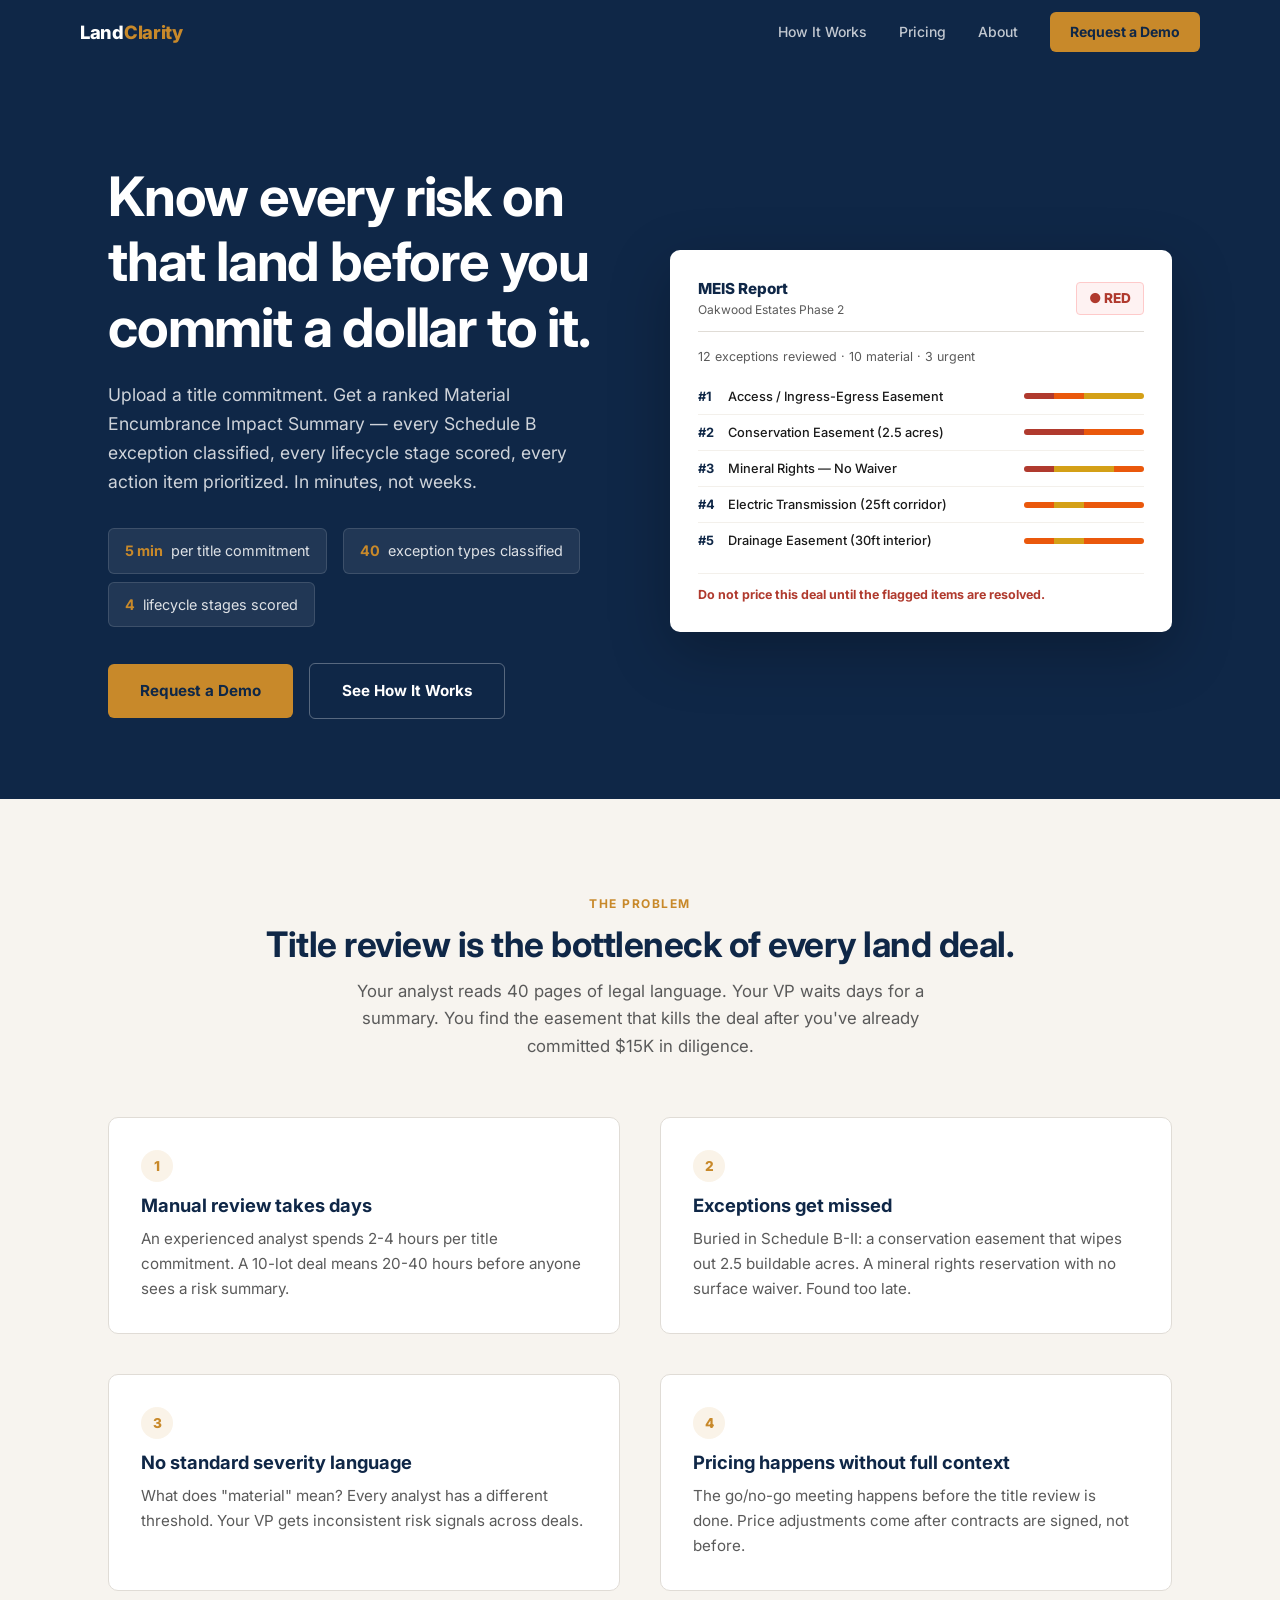
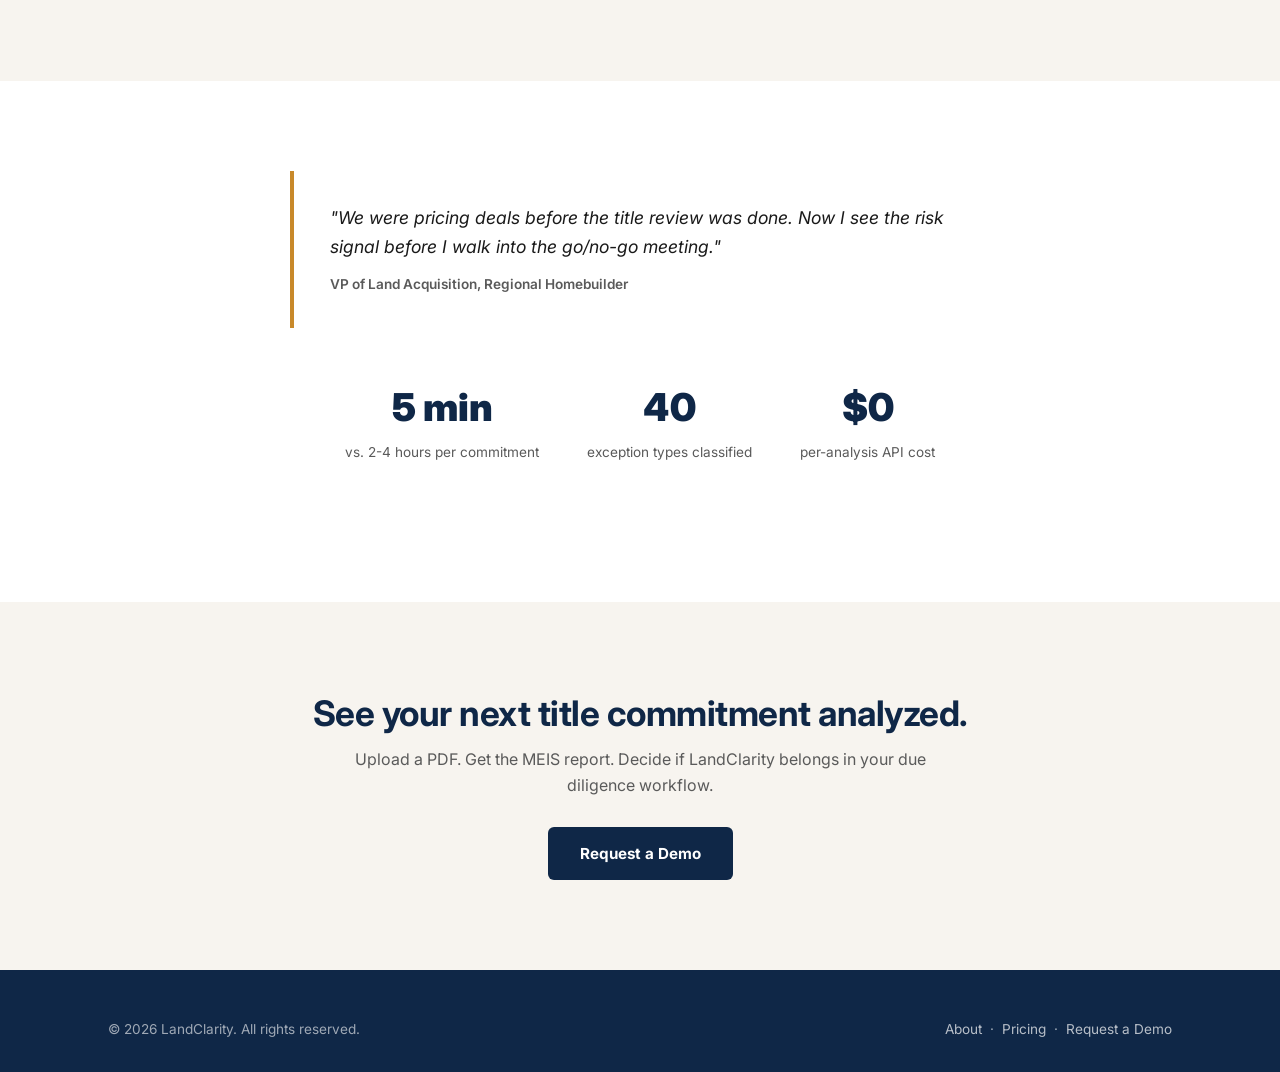
==== index.html @ 3a98fc56 "initial: LandClarity marketing site (5 pages) Static site following the design brief: - Deep Navy / " ====
<!DOCTYPE html>
<html lang="en">
<head>
<meta charset="UTF-8">
<meta name="viewport" content="width=device-width, initial-scale=1.0">
<title>LandClarity — Know Every Risk Before You Commit a Dollar</title>
<meta name="description" content="AI-powered title commitment analysis for land acquisition teams. Extract every Schedule B exception, score every risk, get a go/no-go in minutes.">
<link rel="preconnect" href="https://fonts.googleapis.com">
<link href="https://fonts.googleapis.com/css2?family=Inter:wght@300;400;500;600;700;800;900&display=swap" rel="stylesheet">
<link rel="stylesheet" href="/css/style.css">
</head>
<body>

<nav class="nav">
  <div class="nav-inner">
    <a href="/" class="nav-brand">Land<span>Clarity</span></a>
    <div class="nav-links">
      <a href="/how-it-works.html">How It Works</a>
      <a href="/pricing.html">Pricing</a>
      <a href="/about.html">About</a>
      <a href="/demo.html" class="cta-nav">Request a Demo</a>
    </div>
  </div>
</nav>

<!-- Hero -->
<section class="hero">
  <div class="container">
    <div class="hero-inner">
      <div>
        <h1>Know every risk on that land before you commit a dollar to it.</h1>
        <p>Upload a title commitment. Get a ranked Material Encumbrance Impact Summary — every Schedule B exception classified, every lifecycle stage scored, every action item prioritized. In minutes, not weeks.</p>
        <div style="margin-bottom:28px;">
          <span class="hero-stat"><strong>5 min</strong> per title commitment</span>
          <span class="hero-stat"><strong>40</strong> exception types classified</span>
          <span class="hero-stat"><strong>4</strong> lifecycle stages scored</span>
        </div>
        <a href="/demo.html" class="btn btn-primary">Request a Demo</a>
        <a href="/how-it-works.html" class="btn btn-outline" style="margin-left:12px;">See How It Works</a>
      </div>
      <div class="meis-mockup">
        <div class="meis-header">
          <div>
            <div style="font-weight:800;font-size:.95rem;color:var(--navy);">MEIS Report</div>
            <div style="font-size:.75rem;color:var(--text-muted);">Oakwood Estates Phase 2</div>
          </div>
          <div class="meis-signal signal-red">&#9679; RED</div>
        </div>
        <div style="font-size:.78rem;color:var(--text-muted);margin-bottom:12px;">12 exceptions reviewed &middot; 10 material &middot; 3 urgent</div>
        <div class="meis-row">
          <div class="meis-rank">#1</div>
          <div class="meis-type">Access / Ingress-Egress Easement</div>
          <div class="meis-bar"><div class="bar-seg bar-urgent"></div><div class="bar-seg bar-high"></div><div class="bar-seg bar-moderate"></div><div class="bar-seg bar-moderate"></div></div>
        </div>
        <div class="meis-row">
          <div class="meis-rank">#2</div>
          <div class="meis-type">Conservation Easement (2.5 acres)</div>
          <div class="meis-bar"><div class="bar-seg bar-urgent"></div><div class="bar-seg bar-urgent"></div><div class="bar-seg bar-high"></div><div class="bar-seg bar-high"></div></div>
        </div>
        <div class="meis-row">
          <div class="meis-rank">#3</div>
          <div class="meis-type">Mineral Rights — No Waiver</div>
          <div class="meis-bar"><div class="bar-seg bar-urgent"></div><div class="bar-seg bar-moderate"></div><div class="bar-seg bar-moderate"></div><div class="bar-seg bar-high"></div></div>
        </div>
        <div class="meis-row">
          <div class="meis-rank">#4</div>
          <div class="meis-type">Electric Transmission (25ft corridor)</div>
          <div class="meis-bar"><div class="bar-seg bar-high"></div><div class="bar-seg bar-moderate"></div><div class="bar-seg bar-high"></div><div class="bar-seg bar-high"></div></div>
        </div>
        <div class="meis-row" style="border:0;">
          <div class="meis-rank">#5</div>
          <div class="meis-type">Drainage Easement (30ft interior)</div>
          <div class="meis-bar"><div class="bar-seg bar-high"></div><div class="bar-seg bar-moderate"></div><div class="bar-seg bar-high"></div><div class="bar-seg bar-high"></div></div>
        </div>
        <div style="margin-top:14px;padding-top:12px;border-top:1px solid #f3f0eb;font-size:.78rem;color:var(--risk-red);font-weight:700;">
          Do not price this deal until the flagged items are resolved.
        </div>
      </div>
    </div>
  </div>
</section>

<!-- Problem -->
<section class="section">
  <div class="container">
    <div class="section-header">
      <div class="section-label">The Problem</div>
      <h2>Title review is the bottleneck of every land deal.</h2>
      <p>Your analyst reads 40 pages of legal language. Your VP waits days for a summary. You find the easement that kills the deal after you've already committed $15K in diligence.</p>
    </div>
    <div class="problem-grid">
      <div class="problem-card">
        <div class="problem-num">1</div>
        <h3>Manual review takes days</h3>
        <p>An experienced analyst spends 2-4 hours per title commitment. A 10-lot deal means 20-40 hours before anyone sees a risk summary.</p>
      </div>
      <div class="problem-card">
        <div class="problem-num">2</div>
        <h3>Exceptions get missed</h3>
        <p>Buried in Schedule B-II: a conservation easement that wipes out 2.5 buildable acres. A mineral rights reservation with no surface waiver. Found too late.</p>
      </div>
      <div class="problem-card">
        <div class="problem-num">3</div>
        <h3>No standard severity language</h3>
        <p>What does "material" mean? Every analyst has a different threshold. Your VP gets inconsistent risk signals across deals.</p>
      </div>
      <div class="problem-card">
        <div class="problem-num">4</div>
        <h3>Pricing happens without full context</h3>
        <p>The go/no-go meeting happens before the title review is done. Price adjustments come after contracts are signed, not before.</p>
      </div>
    </div>
  </div>
</section>

<!-- Social proof quote -->
<section class="section section-alt">
  <div class="container">
    <div class="quote-block" style="margin:0 auto;">
      <div class="quote-text">"We were pricing deals before the title review was done. Now I see the risk signal before I walk into the go/no-go meeting."</div>
      <div class="quote-author">VP of Land Acquisition, Regional Homebuilder</div>
    </div>
    <div class="stats-row">
      <div class="stat-item"><div class="stat-num">5 min</div><div class="stat-label">vs. 2-4 hours per commitment</div></div>
      <div class="stat-item"><div class="stat-num">40</div><div class="stat-label">exception types classified</div></div>
      <div class="stat-item"><div class="stat-num">$0</div><div class="stat-label">per-analysis API cost</div></div>
    </div>
  </div>
</section>

<!-- CTA -->
<section class="section" style="text-align:center;">
  <div class="container">
    <h2>See your next title commitment analyzed.</h2>
    <p style="margin:12px auto 28px;color:var(--text-muted);">Upload a PDF. Get the MEIS report. Decide if LandClarity belongs in your due diligence workflow.</p>
    <a href="/demo.html" class="btn btn-dark">Request a Demo</a>
  </div>
</section>

<footer class="footer">
  <div class="container">
    <div class="footer-inner">
      <div>&copy; 2026 LandClarity. All rights reserved.</div>
      <div>
        <a href="/about.html">About</a> &nbsp;&middot;&nbsp;
        <a href="/pricing.html">Pricing</a> &nbsp;&middot;&nbsp;
        <a href="/demo.html">Request a Demo</a>
      </div>
    </div>
  </div>
</footer>

</body>
</html>
---- css/style.css ----
/* LandClarity — Marketing Site
   Design brief: Risk Intelligence, VP of Land buyer
   Palette: Deep Navy, Slate Green, Amber Gold, Warm Linen */

:root {
  --navy: #0F2747;
  --navy-light: #1a3a5c;
  --slate-green: #3D5A4C;
  --amber: #C8892A;
  --amber-light: #d4a04720;
  --risk-yellow: #D4A017;
  --risk-red: #B03A2E;
  --risk-green: #2E7D32;
  --linen: #F7F4EF;
  --white: #FFFFFF;
  --text: #1A1A1A;
  --text-muted: #5A5A5A;
  --text-light: #8A8A8A;
  --border: #E0DCD6;
}

* { margin:0; padding:0; box-sizing:border-box; }

body {
  font-family: 'Inter', system-ui, -apple-system, sans-serif;
  color: var(--text);
  background: var(--linen);
  line-height: 1.65;
  -webkit-font-smoothing: antialiased;
}

/* Typography */
h1, h2, h3, h4 { font-weight: 700; line-height: 1.2; color: var(--navy); }
h1 { font-size: clamp(2.2rem, 4.5vw, 3.4rem); letter-spacing: -1.2px; }
h2 { font-size: clamp(1.6rem, 3vw, 2.2rem); letter-spacing: -0.5px; }
h3 { font-size: 1.15rem; }
p { max-width: 640px; }

a { color: var(--navy); }

.container { max-width: 1120px; margin: 0 auto; padding: 0 28px; }

/* Nav */
.nav {
  background: var(--navy);
  padding: 0 28px;
  position: sticky;
  top: 0;
  z-index: 100;
}
.nav-inner {
  max-width: 1120px;
  margin: 0 auto;
  display: flex;
  align-items: center;
  justify-content: space-between;
  height: 64px;
}
.nav-brand {
  color: var(--white);
  font-weight: 800;
  font-size: 1.15rem;
  text-decoration: none;
  letter-spacing: -0.3px;
}
.nav-brand span { color: var(--amber); }
.nav-links { display: flex; gap: 32px; align-items: center; }
.nav-links a {
  color: rgba(255,255,255,.75);
  text-decoration: none;
  font-size: .875rem;
  font-weight: 500;
  transition: color .15s;
}
.nav-links a:hover { color: #fff; }
.nav-links .cta-nav {
  background: var(--amber);
  color: var(--navy);
  padding: 8px 20px;
  border-radius: 6px;
  font-weight: 700;
}
.nav-links .cta-nav:hover { opacity: .9; }

/* Hero */
.hero {
  padding: 100px 0 80px;
  background: var(--navy);
  color: var(--white);
  position: relative;
}
.hero-inner {
  display: grid;
  grid-template-columns: 1fr 1fr;
  gap: 60px;
  align-items: center;
}
.hero h1 { color: var(--white); margin-bottom: 20px; }
.hero p { color: rgba(255,255,255,.8); font-size: 1.1rem; max-width: 500px; margin-bottom: 32px; }
.hero-stat {
  display: inline-flex;
  align-items: center;
  gap: 8px;
  background: rgba(255,255,255,.08);
  border: 1px solid rgba(255,255,255,.12);
  padding: 10px 16px;
  border-radius: 6px;
  font-size: .9rem;
  color: rgba(255,255,255,.85);
  margin-right: 12px;
  margin-bottom: 8px;
}
.hero-stat strong { color: var(--amber); }

/* MEIS Mockup */
.meis-mockup {
  background: var(--white);
  border-radius: 10px;
  padding: 28px;
  color: var(--text);
  box-shadow: 0 20px 60px rgba(0,0,0,.25);
  font-size: .82rem;
  line-height: 1.5;
}
.meis-header {
  display: flex;
  justify-content: space-between;
  align-items: center;
  margin-bottom: 16px;
  padding-bottom: 12px;
  border-bottom: 1px solid var(--border);
}
.meis-signal {
  display: inline-flex;
  align-items: center;
  gap: 6px;
  font-weight: 800;
  font-size: .85rem;
  padding: 5px 12px;
  border-radius: 4px;
}
.signal-red { background: #fef2f2; color: var(--risk-red); border: 1px solid #fecaca; }
.signal-yellow { background: #fffbeb; color: #92400e; border: 1px solid #fde68a; }
.signal-green { background: #f0fdf4; color: var(--risk-green); border: 1px solid #bbf7d0; }
.meis-row {
  display: flex;
  align-items: center;
  gap: 10px;
  padding: 8px 0;
  border-bottom: 1px solid #f3f0eb;
  font-size: .8rem;
}
.meis-rank { font-weight: 700; color: var(--navy); min-width: 20px; }
.meis-type { flex: 1; font-weight: 500; }
.meis-bar {
  display: flex;
  width: 120px;
  height: 6px;
  border-radius: 3px;
  overflow: hidden;
}
.bar-seg { flex: 1; }
.bar-urgent { background: var(--risk-red); }
.bar-high { background: #ea580c; }
.bar-moderate { background: var(--risk-yellow); }
.bar-low { background: var(--risk-green); }

/* CTA Buttons */
.btn {
  display: inline-block;
  padding: 14px 32px;
  border-radius: 6px;
  font-weight: 700;
  font-size: .95rem;
  text-decoration: none;
  transition: all .15s;
  border: none;
  cursor: pointer;
}
.btn-primary { background: var(--amber); color: var(--navy); }
.btn-primary:hover { opacity: .9; transform: translateY(-1px); }
.btn-outline { background: transparent; color: var(--white); border: 1.5px solid rgba(255,255,255,.3); }
.btn-outline:hover { border-color: #fff; color: #fff; }
.btn-dark { background: var(--navy); color: var(--white); }
.btn-dark:hover { background: var(--navy-light); }

/* Section */
.section { padding: 90px 0; }
.section-alt { background: var(--white); }

.section-header {
  text-align: center;
  margin-bottom: 56px;
}
.section-header p {
  color: var(--text-muted);
  font-size: 1.05rem;
  margin: 12px auto 0;
}
.section-label {
  display: inline-block;
  font-size: .75rem;
  font-weight: 700;
  text-transform: uppercase;
  letter-spacing: 1.5px;
  color: var(--amber);
  margin-bottom: 10px;
}

/* Problem section */
.problem-grid {
  display: grid;
  grid-template-columns: 1fr 1fr;
  gap: 40px;
  margin-top: 32px;
}
.problem-card {
  padding: 32px;
  border-radius: 10px;
  border: 1px solid var(--border);
  background: var(--white);
}
.problem-card h3 { margin-bottom: 10px; }
.problem-card p { color: var(--text-muted); font-size: .95rem; }
.problem-num {
  display: inline-block;
  width: 32px;
  height: 32px;
  line-height: 32px;
  text-align: center;
  border-radius: 50%;
  background: var(--amber-light);
  color: var(--amber);
  font-weight: 800;
  font-size: .85rem;
  margin-bottom: 12px;
}

/* Pipeline */
.pipeline-steps {
  display: grid;
  grid-template-columns: repeat(5, 1fr);
  gap: 0;
  margin-top: 40px;
  position: relative;
}
.pipeline-steps::before {
  content: '';
  position: absolute;
  top: 28px;
  left: 10%;
  right: 10%;
  height: 2px;
  background: var(--border);
}
.pipe-step {
  text-align: center;
  position: relative;
  z-index: 1;
}
.pipe-icon {
  width: 56px;
  height: 56px;
  line-height: 56px;
  border-radius: 50%;
  background: var(--navy);
  color: var(--white);
  font-weight: 800;
  font-size: 1.1rem;
  margin: 0 auto 14px;
}
.pipe-step h4 { font-size: .85rem; margin-bottom: 4px; }
.pipe-step p { font-size: .78rem; color: var(--text-muted); max-width: 160px; margin: 0 auto; }

/* Stats */
.stats-row {
  display: flex;
  justify-content: center;
  gap: 48px;
  flex-wrap: wrap;
  padding: 48px 0;
}
.stat-item { text-align: center; }
.stat-num { font-size: 2.4rem; font-weight: 900; color: var(--navy); }
.stat-label { font-size: .85rem; color: var(--text-muted); margin-top: 2px; }

/* Pricing */
.pricing-grid {
  display: grid;
  grid-template-columns: repeat(auto-fit, minmax(300px, 1fr));
  gap: 24px;
  margin-top: 32px;
}
.price-card {
  background: var(--white);
  border: 1px solid var(--border);
  border-radius: 10px;
  padding: 36px 28px;
  text-align: center;
}
.price-card.featured {
  border-color: var(--navy);
  box-shadow: 0 4px 20px rgba(15,39,71,.12);
  position: relative;
}
.price-card.featured::before {
  content: 'Most Popular';
  position: absolute;
  top: -12px;
  left: 50%;
  transform: translateX(-50%);
  background: var(--navy);
  color: #fff;
  padding: 3px 14px;
  border-radius: 20px;
  font-size: .72rem;
  font-weight: 700;
  letter-spacing: .5px;
  text-transform: uppercase;
}
.price-amount {
  font-size: 2.2rem;
  font-weight: 900;
  color: var(--navy);
  margin: 16px 0 4px;
}
.price-period { font-size: .85rem; color: var(--text-muted); margin-bottom: 20px; }
.price-features {
  list-style: none;
  text-align: left;
  margin: 20px 0;
  font-size: .9rem;
}
.price-features li {
  padding: 8px 0;
  border-bottom: 1px solid #f3f0eb;
  color: var(--text-muted);
}
.price-features li::before {
  content: '\2713';
  color: var(--risk-green);
  font-weight: 700;
  margin-right: 8px;
}

/* Quote */
.quote-block {
  background: var(--white);
  border-left: 4px solid var(--amber);
  padding: 32px 36px;
  border-radius: 0 10px 10px 0;
  margin: 40px 0;
  max-width: 700px;
}
.quote-text { font-size: 1.1rem; font-style: italic; color: var(--text); margin-bottom: 12px; }
.quote-author { font-size: .85rem; color: var(--text-muted); font-weight: 600; }

/* About */
.team-grid {
  display: grid;
  grid-template-columns: 1fr 1fr;
  gap: 40px;
  margin-top: 32px;
}
.team-card {
  background: var(--white);
  border: 1px solid var(--border);
  border-radius: 10px;
  padding: 36px;
}
.team-card h3 { margin-bottom: 4px; }
.team-role { color: var(--amber); font-weight: 600; font-size: .9rem; margin-bottom: 14px; }
.team-card p { color: var(--text-muted); font-size: .95rem; }

/* Demo form */
.demo-form {
  max-width: 520px;
  margin: 0 auto;
  background: var(--white);
  border: 1px solid var(--border);
  border-radius: 10px;
  padding: 40px;
}
.form-group { margin-bottom: 20px; }
.form-group label { display: block; font-weight: 600; font-size: .875rem; margin-bottom: 6px; color: var(--navy); }
.form-group input, .form-group select, .form-group textarea {
  width: 100%;
  padding: 12px 14px;
  border: 1px solid var(--border);
  border-radius: 6px;
  font-size: .95rem;
  font-family: inherit;
  background: var(--linen);
  transition: border-color .15s;
}
.form-group input:focus, .form-group select:focus, .form-group textarea:focus {
  outline: none;
  border-color: var(--navy);
}

/* Footer */
.footer {
  background: var(--navy);
  color: rgba(255,255,255,.6);
  padding: 48px 0 32px;
  font-size: .85rem;
}
.footer-inner {
  display: flex;
  justify-content: space-between;
  align-items: center;
  flex-wrap: wrap;
  gap: 16px;
}
.footer a { color: rgba(255,255,255,.7); text-decoration: none; }
.footer a:hover { color: #fff; }

/* Mobile */
@media (max-width: 768px) {
  .hero-inner { grid-template-columns: 1fr; text-align: center; }
  .hero p { margin-left: auto; margin-right: auto; }
  .hero-stat { font-size: .8rem; }
  .meis-mockup { display: none; }
  .problem-grid, .team-grid { grid-template-columns: 1fr; }
  .pipeline-steps { grid-template-columns: 1fr; gap: 24px; }
  .pipeline-steps::before { display: none; }
  .nav-links { gap: 16px; }
  .nav-links a { font-size: .8rem; }
  .stats-row { gap: 24px; }
  .pricing-grid { grid-template-columns: 1fr; max-width: 400px; margin-left: auto; margin-right: auto; }
}
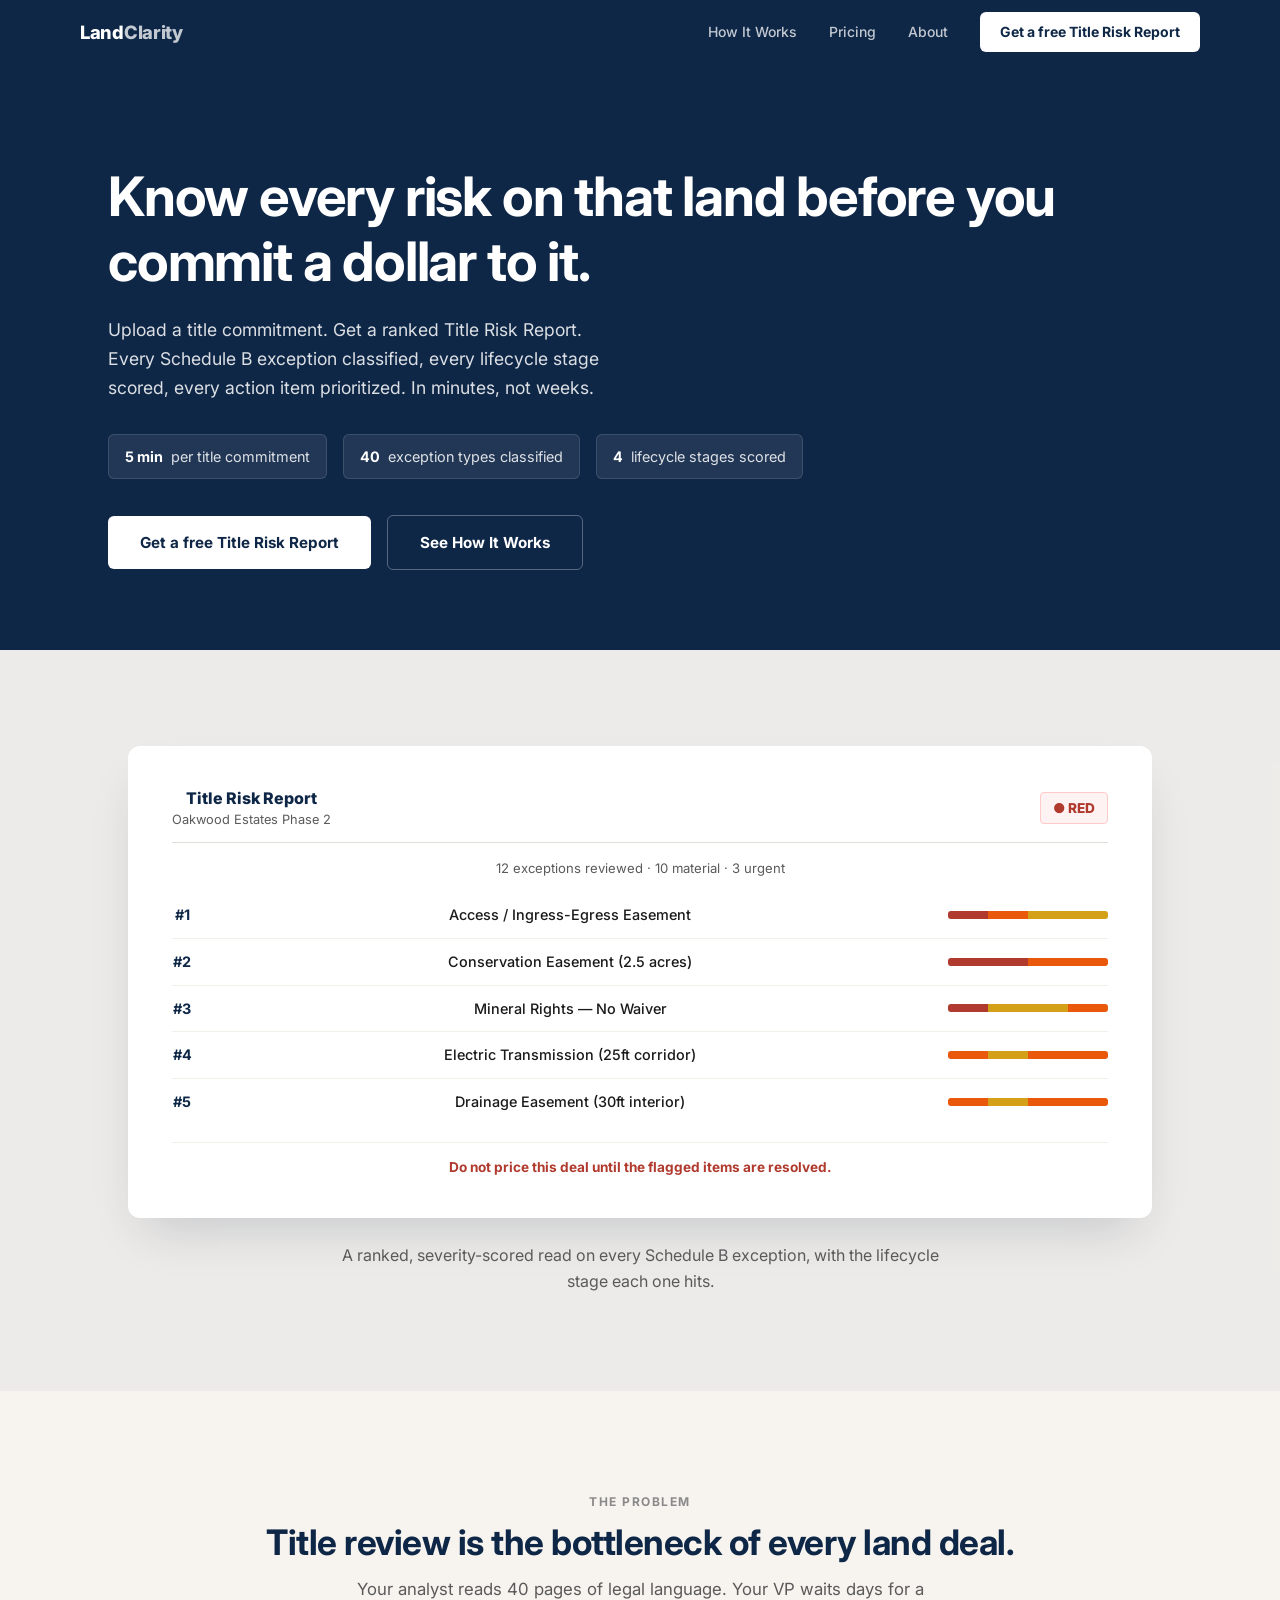
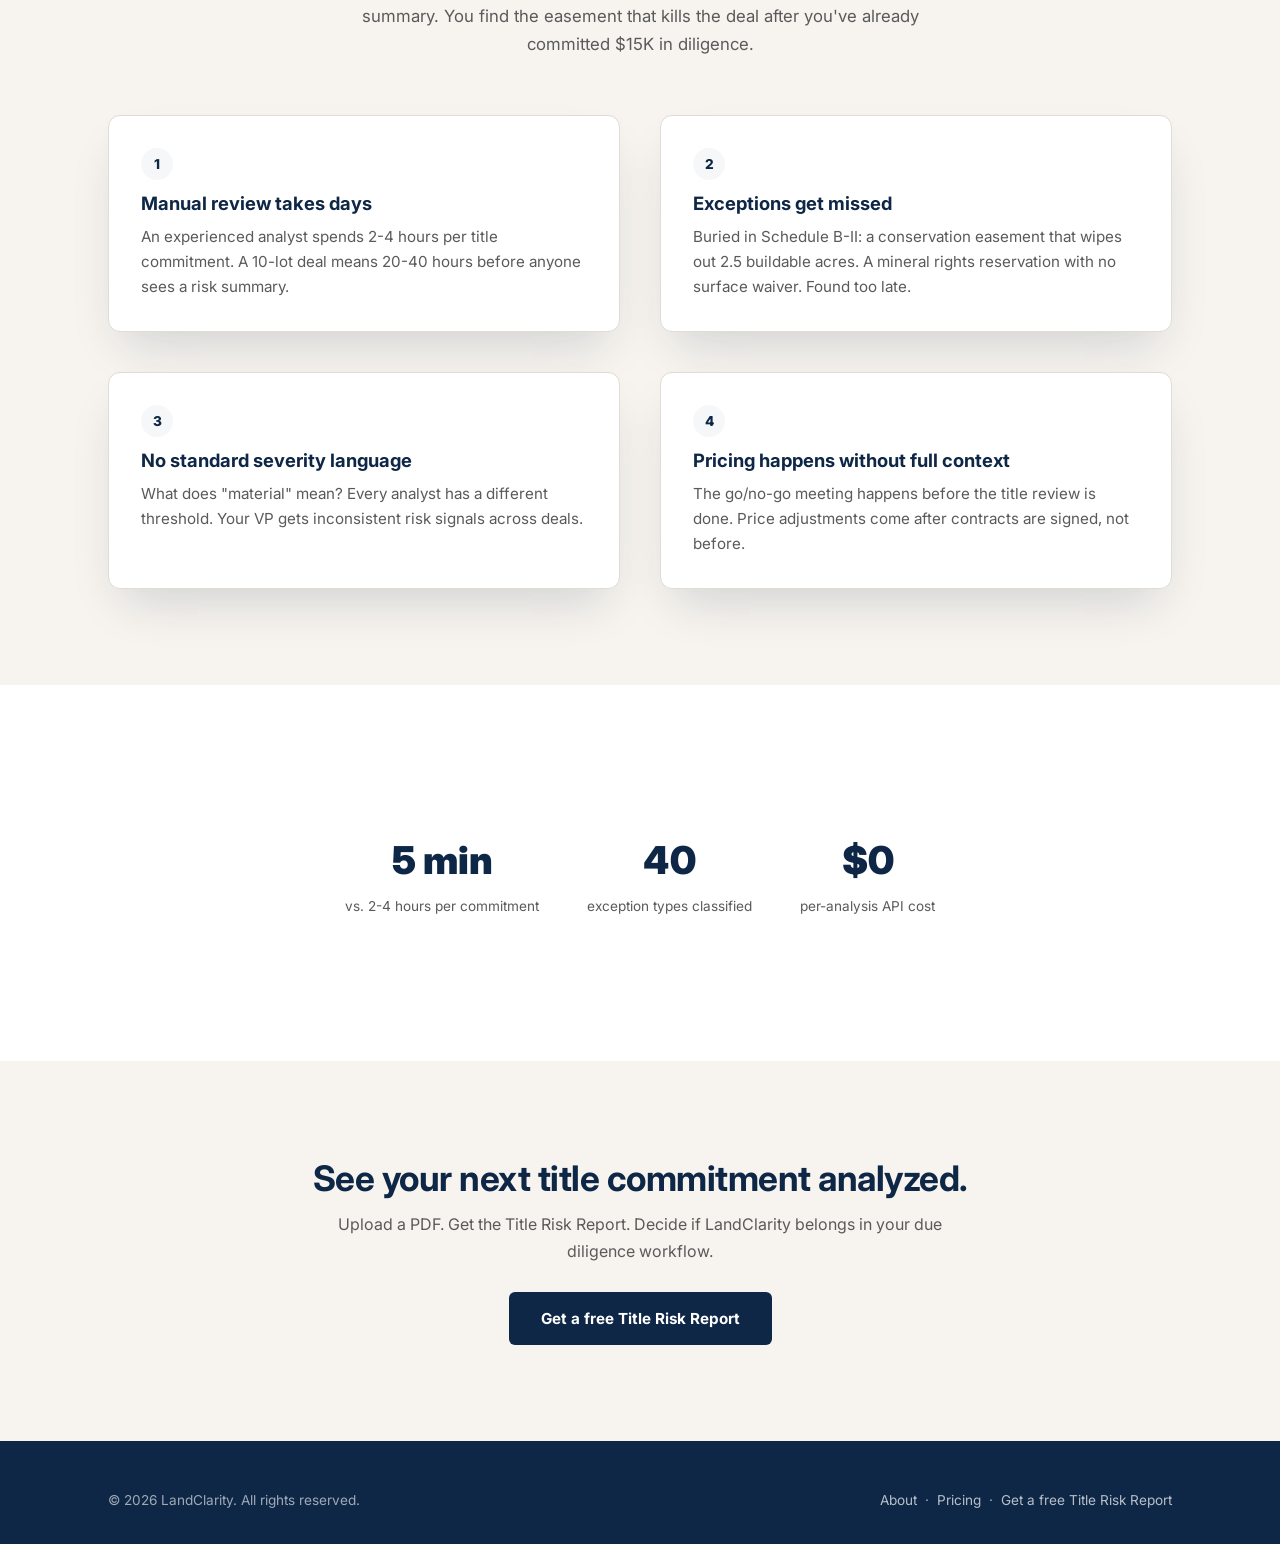
==== commit 7bb581ef: "V2 Tier 1: rename MEIS to Title Risk Report, drop yellow accent, ship /about Per LC_Website_Changes_" ====
--- a/index.html
+++ b/index.html
@@ -7,18 +7,18 @@
 <meta name="description" content="AI-powered title commitment analysis for land acquisition teams. Extract every Schedule B exception, score every risk, get a go/no-go in minutes.">
 <link rel="preconnect" href="https://fonts.googleapis.com">
 <link href="https://fonts.googleapis.com/css2?family=Inter:wght@300;400;500;600;700;800;900&display=swap" rel="stylesheet">
-<link rel="stylesheet" href="/css/style.css">
+<link rel="stylesheet" href="css/style.css">
 </head>
 <body>
 
 <nav class="nav">
   <div class="nav-inner">
-    <a href="/" class="nav-brand">Land<span>Clarity</span></a>
+    <a href="index.html" class="nav-brand">Land<span>Clarity</span></a>
     <div class="nav-links">
-      <a href="/how-it-works.html">How It Works</a>
-      <a href="/pricing.html">Pricing</a>
-      <a href="/about.html">About</a>
-      <a href="/demo.html" class="cta-nav">Request a Demo</a>
+      <a href="how-it-works.html">How It Works</a>
+      <a href="pricing.html">Pricing</a>
+      <a href="about.html">About</a>
+      <a href="demo.html" class="cta-nav">Get a free Title Risk Report</a>
     </div>
   </div>
 </nav>
@@ -26,57 +26,60 @@
 <!-- Hero -->
 <section class="hero">
   <div class="container">
-    <div class="hero-inner">
-      <div>
-        <h1>Know every risk on that land before you commit a dollar to it.</h1>
-        <p>Upload a title commitment. Get a ranked Material Encumbrance Impact Summary — every Schedule B exception classified, every lifecycle stage scored, every action item prioritized. In minutes, not weeks.</p>
-        <div style="margin-bottom:28px;">
-          <span class="hero-stat"><strong>5 min</strong> per title commitment</span>
-          <span class="hero-stat"><strong>40</strong> exception types classified</span>
-          <span class="hero-stat"><strong>4</strong> lifecycle stages scored</span>
+    <h1>Know every risk on that land before you commit a dollar to it.</h1>
+    <p>Upload a title commitment. Get a ranked Title Risk Report. Every Schedule B exception classified, every lifecycle stage scored, every action item prioritized. In minutes, not weeks.</p>
+    <div style="margin-bottom:28px;">
+      <span class="hero-stat"><strong>5 min</strong> per title commitment</span>
+      <span class="hero-stat"><strong>40</strong> exception types classified</span>
+      <span class="hero-stat"><strong>4</strong> lifecycle stages scored</span>
+    </div>
+    <a href="demo.html" class="btn btn-primary">Get a free Title Risk Report</a>
+    <a href="how-it-works.html" class="btn btn-outline" style="margin-left:12px;">See How It Works</a>
+  </div>
+</section>
+
+<!-- Title Risk Report — hero asset showcase -->
+<section class="trr-showcase">
+  <div class="trr-showcase-inner">
+    <div class="trr-mockup trr-mockup--hero">
+      <div class="trr-header">
+        <div>
+          <div style="font-weight:800;font-size:1rem;color:var(--navy);">Title Risk Report</div>
+          <div style="font-size:.8rem;color:var(--text-muted);">Oakwood Estates Phase 2</div>
         </div>
-        <a href="/demo.html" class="btn btn-primary">Request a Demo</a>
-        <a href="/how-it-works.html" class="btn btn-outline" style="margin-left:12px;">See How It Works</a>
+        <div class="trr-signal signal-red">&#9679; RED</div>
       </div>
-      <div class="meis-mockup">
-        <div class="meis-header">
-          <div>
-            <div style="font-weight:800;font-size:.95rem;color:var(--navy);">MEIS Report</div>
-            <div style="font-size:.75rem;color:var(--text-muted);">Oakwood Estates Phase 2</div>
-          </div>
-          <div class="meis-signal signal-red">&#9679; RED</div>
-        </div>
-        <div style="font-size:.78rem;color:var(--text-muted);margin-bottom:12px;">12 exceptions reviewed &middot; 10 material &middot; 3 urgent</div>
-        <div class="meis-row">
-          <div class="meis-rank">#1</div>
-          <div class="meis-type">Access / Ingress-Egress Easement</div>
-          <div class="meis-bar"><div class="bar-seg bar-urgent"></div><div class="bar-seg bar-high"></div><div class="bar-seg bar-moderate"></div><div class="bar-seg bar-moderate"></div></div>
-        </div>
-        <div class="meis-row">
-          <div class="meis-rank">#2</div>
-          <div class="meis-type">Conservation Easement (2.5 acres)</div>
-          <div class="meis-bar"><div class="bar-seg bar-urgent"></div><div class="bar-seg bar-urgent"></div><div class="bar-seg bar-high"></div><div class="bar-seg bar-high"></div></div>
-        </div>
-        <div class="meis-row">
-          <div class="meis-rank">#3</div>
-          <div class="meis-type">Mineral Rights — No Waiver</div>
-          <div class="meis-bar"><div class="bar-seg bar-urgent"></div><div class="bar-seg bar-moderate"></div><div class="bar-seg bar-moderate"></div><div class="bar-seg bar-high"></div></div>
-        </div>
-        <div class="meis-row">
-          <div class="meis-rank">#4</div>
-          <div class="meis-type">Electric Transmission (25ft corridor)</div>
-          <div class="meis-bar"><div class="bar-seg bar-high"></div><div class="bar-seg bar-moderate"></div><div class="bar-seg bar-high"></div><div class="bar-seg bar-high"></div></div>
-        </div>
-        <div class="meis-row" style="border:0;">
-          <div class="meis-rank">#5</div>
-          <div class="meis-type">Drainage Easement (30ft interior)</div>
-          <div class="meis-bar"><div class="bar-seg bar-high"></div><div class="bar-seg bar-moderate"></div><div class="bar-seg bar-high"></div><div class="bar-seg bar-high"></div></div>
-        </div>
-        <div style="margin-top:14px;padding-top:12px;border-top:1px solid #f3f0eb;font-size:.78rem;color:var(--risk-red);font-weight:700;">
-          Do not price this deal until the flagged items are resolved.
-        </div>
+      <div style="font-size:.82rem;color:var(--text-muted);margin-bottom:14px;">12 exceptions reviewed &middot; 10 material &middot; 3 urgent</div>
+      <div class="trr-row">
+        <div class="trr-rank">#1</div>
+        <div class="trr-type">Access / Ingress-Egress Easement</div>
+        <div class="trr-bar"><div class="bar-seg bar-urgent"></div><div class="bar-seg bar-high"></div><div class="bar-seg bar-moderate"></div><div class="bar-seg bar-moderate"></div></div>
+      </div>
+      <div class="trr-row">
+        <div class="trr-rank">#2</div>
+        <div class="trr-type">Conservation Easement (2.5 acres)</div>
+        <div class="trr-bar"><div class="bar-seg bar-urgent"></div><div class="bar-seg bar-urgent"></div><div class="bar-seg bar-high"></div><div class="bar-seg bar-high"></div></div>
+      </div>
+      <div class="trr-row">
+        <div class="trr-rank">#3</div>
+        <div class="trr-type">Mineral Rights — No Waiver</div>
+        <div class="trr-bar"><div class="bar-seg bar-urgent"></div><div class="bar-seg bar-moderate"></div><div class="bar-seg bar-moderate"></div><div class="bar-seg bar-high"></div></div>
+      </div>
+      <div class="trr-row">
+        <div class="trr-rank">#4</div>
+        <div class="trr-type">Electric Transmission (25ft corridor)</div>
+        <div class="trr-bar"><div class="bar-seg bar-high"></div><div class="bar-seg bar-moderate"></div><div class="bar-seg bar-high"></div><div class="bar-seg bar-high"></div></div>
+      </div>
+      <div class="trr-row" style="border:0;">
+        <div class="trr-rank">#5</div>
+        <div class="trr-type">Drainage Easement (30ft interior)</div>
+        <div class="trr-bar"><div class="bar-seg bar-high"></div><div class="bar-seg bar-moderate"></div><div class="bar-seg bar-high"></div><div class="bar-seg bar-high"></div></div>
+      </div>
+      <div style="margin-top:18px;padding-top:14px;border-top:1px solid #f3f0eb;font-size:.85rem;color:var(--risk-red);font-weight:700;">
+        Do not price this deal until the flagged items are resolved.
       </div>
     </div>
+    <p class="trr-showcase-caption">A ranked, severity-scored read on every Schedule B exception, with the lifecycle stage each one hits.</p>
   </div>
 </section>
 
@@ -113,13 +116,9 @@
   </div>
 </section>
 
-<!-- Social proof quote -->
+<!-- Stats -->
 <section class="section section-alt">
   <div class="container">
-    <div class="quote-block" style="margin:0 auto;">
-      <div class="quote-text">"We were pricing deals before the title review was done. Now I see the risk signal before I walk into the go/no-go meeting."</div>
-      <div class="quote-author">VP of Land Acquisition, Regional Homebuilder</div>
-    </div>
     <div class="stats-row">
       <div class="stat-item"><div class="stat-num">5 min</div><div class="stat-label">vs. 2-4 hours per commitment</div></div>
       <div class="stat-item"><div class="stat-num">40</div><div class="stat-label">exception types classified</div></div>
@@ -132,8 +131,8 @@
 <section class="section" style="text-align:center;">
   <div class="container">
     <h2>See your next title commitment analyzed.</h2>
-    <p style="margin:12px auto 28px;color:var(--text-muted);">Upload a PDF. Get the MEIS report. Decide if LandClarity belongs in your due diligence workflow.</p>
-    <a href="/demo.html" class="btn btn-dark">Request a Demo</a>
+    <p style="margin:12px auto 28px;color:var(--text-muted);">Upload a PDF. Get the Title Risk Report. Decide if LandClarity belongs in your due diligence workflow.</p>
+    <a href="demo.html" class="btn btn-dark">Get a free Title Risk Report</a>
   </div>
 </section>
 
@@ -142,9 +141,9 @@
     <div class="footer-inner">
       <div>&copy; 2026 LandClarity. All rights reserved.</div>
       <div>
-        <a href="/about.html">About</a> &nbsp;&middot;&nbsp;
-        <a href="/pricing.html">Pricing</a> &nbsp;&middot;&nbsp;
-        <a href="/demo.html">Request a Demo</a>
+        <a href="about.html">About</a> &nbsp;&middot;&nbsp;
+        <a href="pricing.html">Pricing</a> &nbsp;&middot;&nbsp;
+        <a href="demo.html">Get a free Title Risk Report</a>
       </div>
     </div>
   </div>
--- a/css/style.css
+++ b/css/style.css
@@ -1,22 +1,27 @@
-/* LandClarity — Marketing Site
-   Design brief: Risk Intelligence, VP of Land buyer
-   Palette: Deep Navy, Slate Green, Amber Gold, Warm Linen */
+/* LandClarity — Marketing Site V2
+   Palette: navy + cream/white surfaces. No yellow or amber as accents.
+   Risk-signal colors (green / yellow / red) are reserved exclusively for
+   the Title Risk Report badge and lifecycle severity bars. */
 
 :root {
   --navy: #0F2747;
   --navy-light: #1a3a5c;
+  --navy-tint: rgba(15, 39, 71, 0.04);
   --slate-green: #3D5A4C;
-  --amber: #C8892A;
-  --amber-light: #d4a04720;
-  --risk-yellow: #D4A017;
-  --risk-red: #B03A2E;
-  --risk-green: #2E7D32;
   --linen: #F7F4EF;
   --white: #FFFFFF;
   --text: #1A1A1A;
   --text-muted: #5A5A5A;
   --text-light: #8A8A8A;
   --border: #E0DCD6;
+
+  /* Risk signal palette — only used inside Title Risk Report visuals. */
+  --risk-yellow: #D4A017;
+  --risk-red: #B03A2E;
+  --risk-green: #2E7D32;
+
+  /* Title Risk Report elevated card shadow (per spec 1.6). */
+  --shadow-trr: 0 24px 48px -16px rgba(15, 31, 61, 0.18);
 }
 
 * { margin:0; padding:0; box-sizing:border-box; }
@@ -63,7 +68,7 @@
   text-decoration: none;
   letter-spacing: -0.3px;
 }
-.nav-brand span { color: var(--amber); }
+.nav-brand span { color: var(--white); opacity: .75; }
 .nav-links { display: flex; gap: 32px; align-items: center; }
 .nav-links a {
   color: rgba(255,255,255,.75);
@@ -74,13 +79,13 @@
 }
 .nav-links a:hover { color: #fff; }
 .nav-links .cta-nav {
-  background: var(--amber);
+  background: var(--white);
   color: var(--navy);
   padding: 8px 20px;
   border-radius: 6px;
   font-weight: 700;
 }
-.nav-links .cta-nav:hover { opacity: .9; }
+.nav-links .cta-nav:hover { background: var(--linen); }
 
 /* Hero */
 .hero {
@@ -96,7 +101,7 @@
   align-items: center;
 }
 .hero h1 { color: var(--white); margin-bottom: 20px; }
-.hero p { color: rgba(255,255,255,.8); font-size: 1.1rem; max-width: 500px; margin-bottom: 32px; }
+.hero p { color: rgba(255,255,255,.85); font-size: 1.1rem; max-width: 500px; margin-bottom: 32px; }
 .hero-stat {
   display: inline-flex;
   align-items: center;
@@ -110,19 +115,19 @@
   margin-right: 12px;
   margin-bottom: 8px;
 }
-.hero-stat strong { color: var(--amber); }
-
-/* MEIS Mockup */
-.meis-mockup {
-  background: var(--white);
-  border-radius: 10px;
+.hero-stat strong { color: var(--white); font-weight: 700; }
+
+/* Title Risk Report mockup */
+.trr-mockup {
+  background: var(--white);
+  border-radius: 12px;
   padding: 28px;
   color: var(--text);
-  box-shadow: 0 20px 60px rgba(0,0,0,.25);
+  box-shadow: var(--shadow-trr);
   font-size: .82rem;
   line-height: 1.5;
 }
-.meis-header {
+.trr-header {
   display: flex;
   justify-content: space-between;
   align-items: center;
@@ -130,7 +135,7 @@
   padding-bottom: 12px;
   border-bottom: 1px solid var(--border);
 }
-.meis-signal {
+.trr-signal {
   display: inline-flex;
   align-items: center;
   gap: 6px;
@@ -142,7 +147,7 @@
 .signal-red { background: #fef2f2; color: var(--risk-red); border: 1px solid #fecaca; }
 .signal-yellow { background: #fffbeb; color: #92400e; border: 1px solid #fde68a; }
 .signal-green { background: #f0fdf4; color: var(--risk-green); border: 1px solid #bbf7d0; }
-.meis-row {
+.trr-row {
   display: flex;
   align-items: center;
   gap: 10px;
@@ -150,9 +155,9 @@
   border-bottom: 1px solid #f3f0eb;
   font-size: .8rem;
 }
-.meis-rank { font-weight: 700; color: var(--navy); min-width: 20px; }
-.meis-type { flex: 1; font-weight: 500; }
-.meis-bar {
+.trr-rank { font-weight: 700; color: var(--navy); min-width: 20px; }
+.trr-type { flex: 1; font-weight: 500; }
+.trr-bar {
   display: flex;
   width: 120px;
   height: 6px;
@@ -164,6 +169,30 @@
 .bar-high { background: #ea580c; }
 .bar-moderate { background: var(--risk-yellow); }
 .bar-low { background: var(--risk-green); }
+
+/* Hero asset section — full-bleed Title Risk Report showcase (spec 1.6). */
+.trr-showcase {
+  padding: 96px 0;
+  background: var(--navy-tint);
+}
+.trr-showcase-inner {
+  max-width: 1080px;
+  margin: 0 auto;
+  padding: 0 28px;
+  text-align: center;
+}
+.trr-showcase-caption {
+  color: var(--text-muted);
+  margin: 24px auto 0;
+  max-width: 640px;
+  font-size: 1rem;
+}
+.trr-mockup--hero {
+  padding: 40px 44px;
+  font-size: .92rem;
+}
+.trr-mockup--hero .trr-row { padding: 12px 0; font-size: .9rem; }
+.trr-mockup--hero .trr-bar { width: 160px; height: 8px; }
 
 /* CTA Buttons */
 .btn {
@@ -177,15 +206,15 @@
   border: none;
   cursor: pointer;
 }
-.btn-primary { background: var(--amber); color: var(--navy); }
-.btn-primary:hover { opacity: .9; transform: translateY(-1px); }
+.btn-primary { background: var(--white); color: var(--navy); }
+.btn-primary:hover { background: var(--linen); transform: translateY(-1px); }
 .btn-outline { background: transparent; color: var(--white); border: 1.5px solid rgba(255,255,255,.3); }
 .btn-outline:hover { border-color: #fff; color: #fff; }
 .btn-dark { background: var(--navy); color: var(--white); }
 .btn-dark:hover { background: var(--navy-light); }
 
 /* Section */
-.section { padding: 90px 0; }
+.section { padding: 96px 0; }
 .section-alt { background: var(--white); }
 
 .section-header {
@@ -203,7 +232,7 @@
   font-weight: 700;
   text-transform: uppercase;
   letter-spacing: 1.5px;
-  color: var(--amber);
+  color: var(--text-light);
   margin-bottom: 10px;
 }
 
@@ -216,9 +245,10 @@
 }
 .problem-card {
   padding: 32px;
-  border-radius: 10px;
+  border-radius: 12px;
   border: 1px solid var(--border);
   background: var(--white);
+  box-shadow: var(--shadow-trr);
 }
 .problem-card h3 { margin-bottom: 10px; }
 .problem-card p { color: var(--text-muted); font-size: .95rem; }
@@ -229,8 +259,8 @@
   line-height: 32px;
   text-align: center;
   border-radius: 50%;
-  background: var(--amber-light);
-  color: var(--amber);
+  background: var(--navy-tint);
+  color: var(--navy);
   font-weight: 800;
   font-size: .85rem;
   margin-bottom: 12px;
@@ -294,9 +324,10 @@
 .price-card {
   background: var(--white);
   border: 1px solid var(--border);
-  border-radius: 10px;
+  border-radius: 12px;
   padding: 36px 28px;
   text-align: center;
+  box-shadow: var(--shadow-trr);
 }
 .price-card.featured {
   border-color: var(--navy);
@@ -346,31 +377,50 @@
 /* Quote */
 .quote-block {
   background: var(--white);
-  border-left: 4px solid var(--amber);
+  border-left: 4px solid var(--navy);
   padding: 32px 36px;
-  border-radius: 0 10px 10px 0;
+  border-radius: 0 12px 12px 0;
   margin: 40px 0;
-  max-width: 700px;
+  max-width: 720px;
 }
 .quote-text { font-size: 1.1rem; font-style: italic; color: var(--text); margin-bottom: 12px; }
 .quote-author { font-size: .85rem; color: var(--text-muted); font-weight: 600; }
 
-/* About */
-.team-grid {
-  display: grid;
-  grid-template-columns: 1fr 1fr;
-  gap: 40px;
-  margin-top: 32px;
-}
-.team-card {
-  background: var(--white);
-  border: 1px solid var(--border);
-  border-radius: 10px;
-  padding: 36px;
-}
-.team-card h3 { margin-bottom: 4px; }
-.team-role { color: var(--amber); font-weight: 600; font-size: .9rem; margin-bottom: 14px; }
-.team-card p { color: var(--text-muted); font-size: .95rem; }
+/* About — editorial layout (spec 1.3) */
+.about-prose {
+  max-width: 720px;
+  margin: 0 auto;
+  padding: 0 28px;
+}
+.about-prose h2 {
+  font-size: clamp(1.8rem, 3.4vw, 2.4rem);
+  margin-bottom: 24px;
+}
+.about-prose h3 {
+  font-size: 1.25rem;
+  margin: 48px 0 16px;
+}
+.about-prose p {
+  color: var(--text);
+  font-size: 1.05rem;
+  line-height: 1.8;
+  margin-bottom: 20px;
+  max-width: none;
+}
+.about-prose .lede {
+  font-size: 1.2rem;
+  color: var(--text-muted);
+  margin-bottom: 40px;
+}
+
+/* Credibility line under hero (spec 3.2 — class added now, content lands in Tier 3) */
+.credibility-line {
+  text-align: center;
+  font-size: .9rem;
+  color: var(--text-muted);
+  padding: 32px 0;
+  letter-spacing: .2px;
+}
 
 /* Demo form */
 .demo-form {
@@ -378,8 +428,9 @@
   margin: 0 auto;
   background: var(--white);
   border: 1px solid var(--border);
-  border-radius: 10px;
+  border-radius: 12px;
   padding: 40px;
+  box-shadow: var(--shadow-trr);
 }
 .form-group { margin-bottom: 20px; }
 .form-group label { display: block; font-weight: 600; font-size: .875rem; margin-bottom: 6px; color: var(--navy); }
@@ -420,8 +471,10 @@
   .hero-inner { grid-template-columns: 1fr; text-align: center; }
   .hero p { margin-left: auto; margin-right: auto; }
   .hero-stat { font-size: .8rem; }
-  .meis-mockup { display: none; }
-  .problem-grid, .team-grid { grid-template-columns: 1fr; }
+  .trr-mockup { padding: 22px; }
+  .trr-mockup--hero { padding: 28px; }
+  .trr-showcase { padding: 64px 0; }
+  .problem-grid { grid-template-columns: 1fr; }
   .pipeline-steps { grid-template-columns: 1fr; gap: 24px; }
   .pipeline-steps::before { display: none; }
   .nav-links { gap: 16px; }
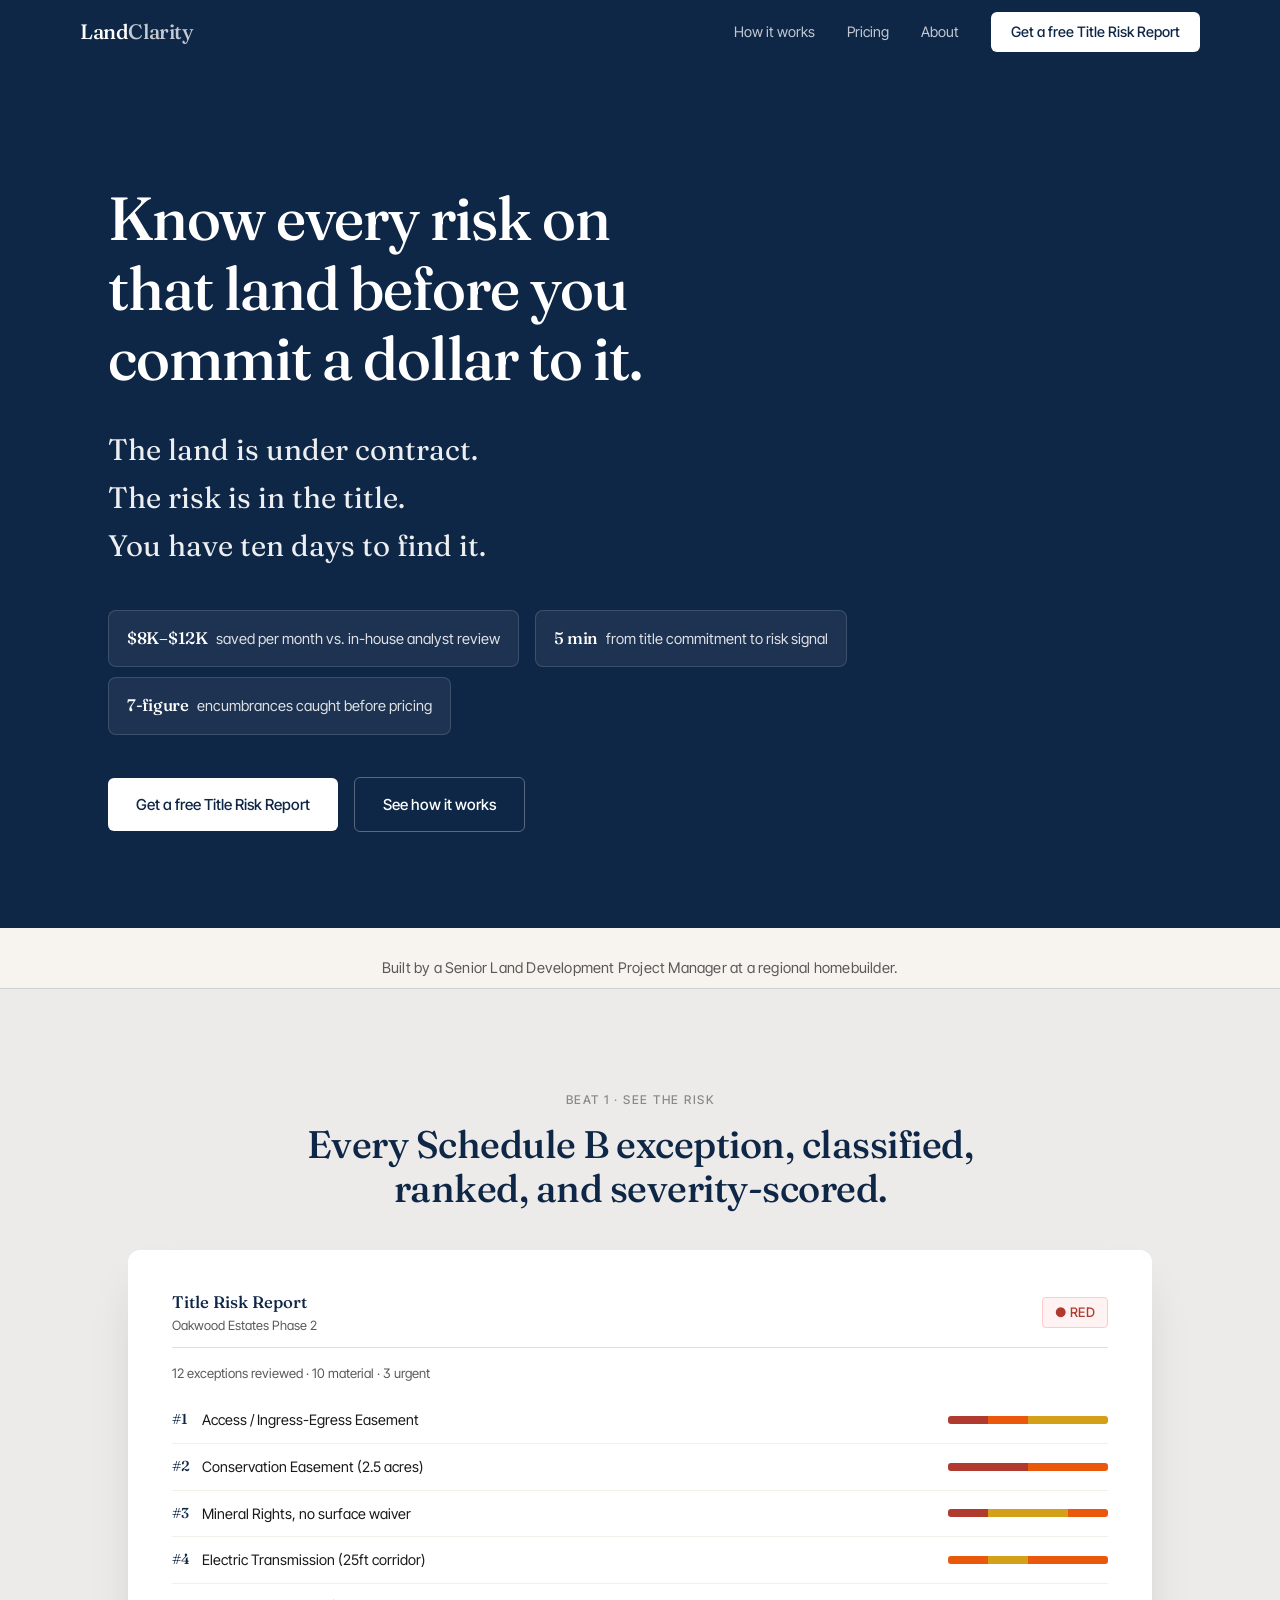
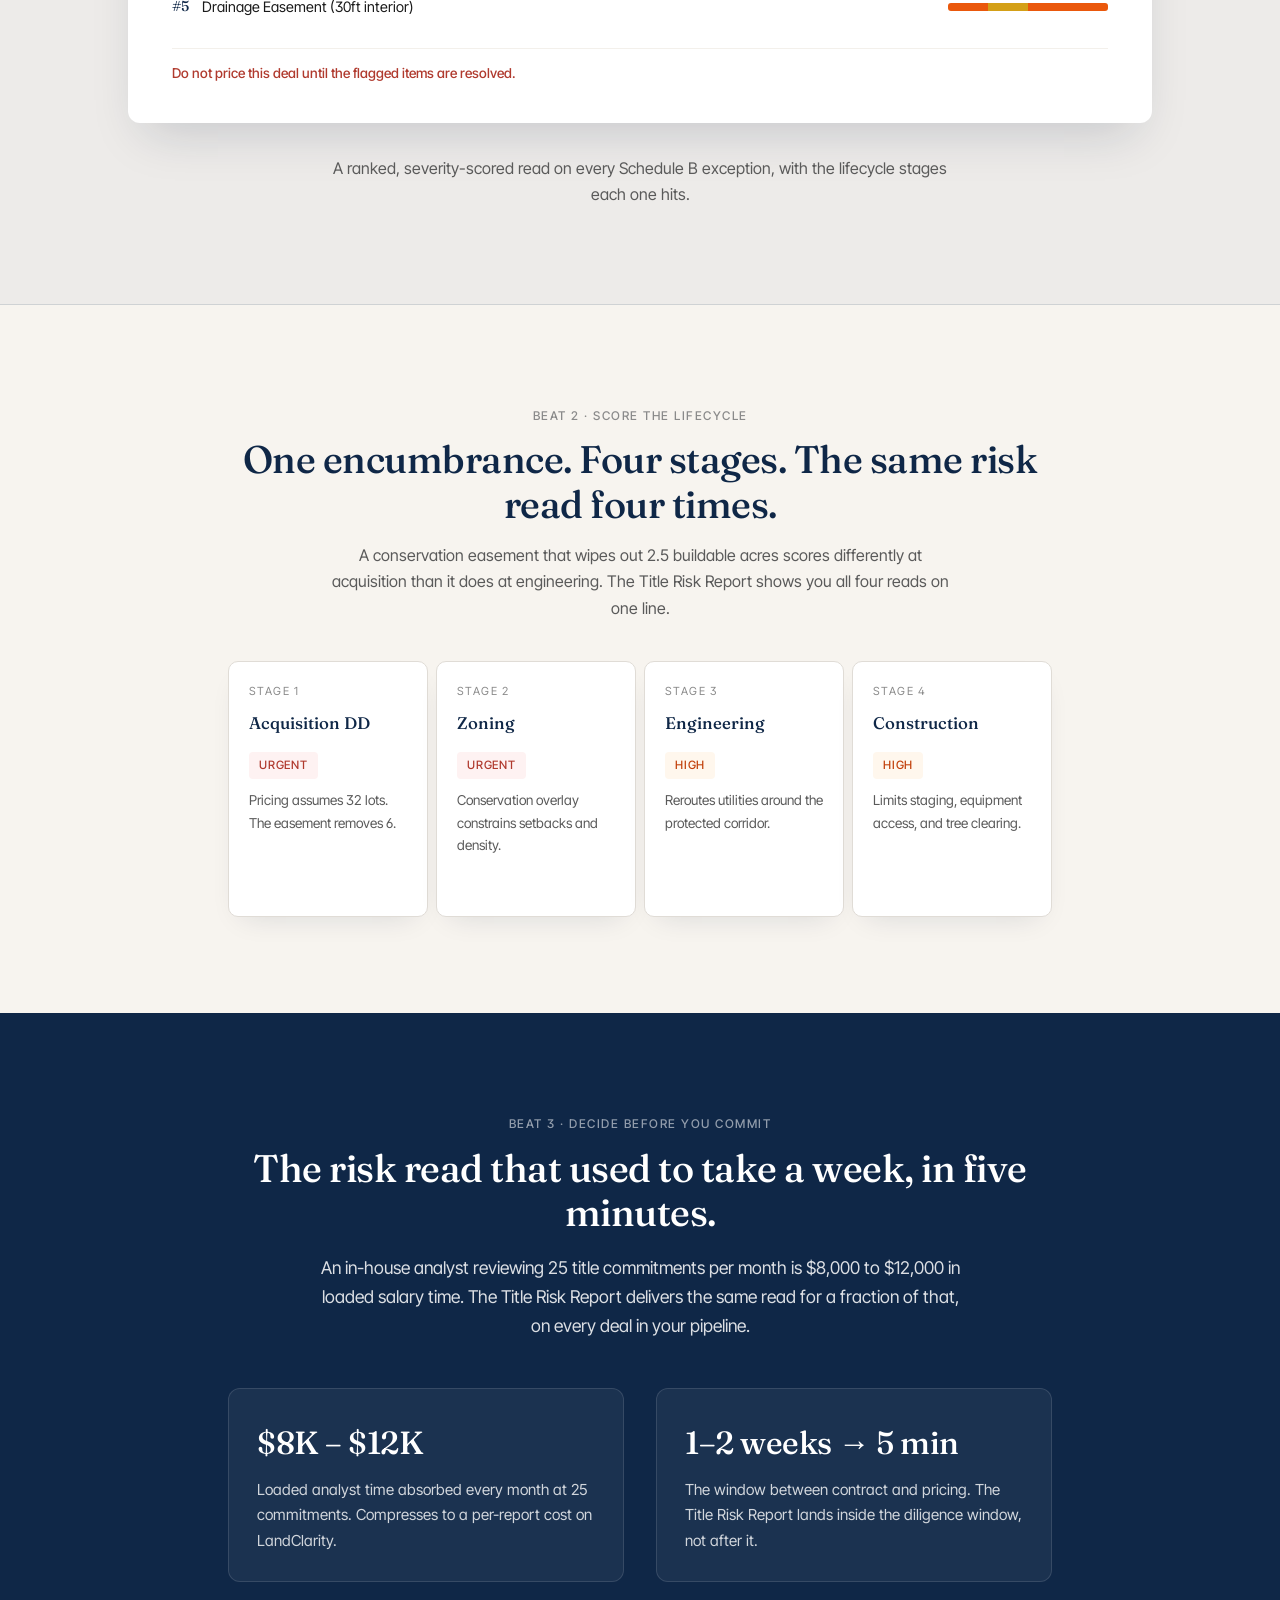
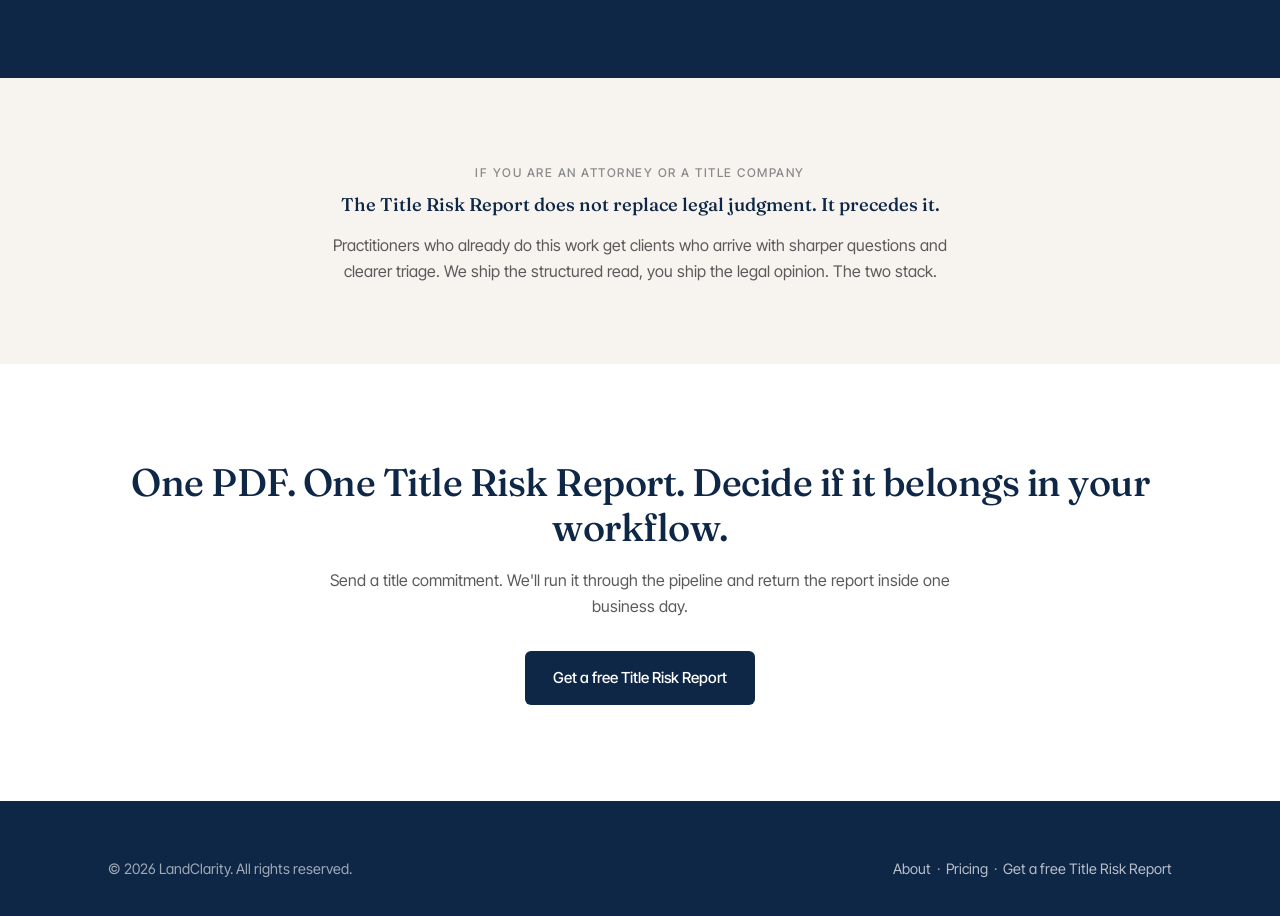
==== commit 546d5d2a: "V2 Tier 2 + Tier 3: 3-beat homepage, typography, pricing, polish Tier 2 (V2 launch quality): - 2.1 H" ====
--- a/index.html
+++ b/index.html
@@ -3,10 +3,11 @@
 <head>
 <meta charset="UTF-8">
 <meta name="viewport" content="width=device-width, initial-scale=1.0">
-<title>LandClarity — Know Every Risk Before You Commit a Dollar</title>
-<meta name="description" content="AI-powered title commitment analysis for land acquisition teams. Extract every Schedule B exception, score every risk, get a go/no-go in minutes.">
+<title>LandClarity | Know every risk before you commit a dollar</title>
+<meta name="description" content="A ranked Title Risk Report on every Schedule B exception, scored across acquisition, zoning, engineering, and construction. In minutes, before you commit.">
 <link rel="preconnect" href="https://fonts.googleapis.com">
-<link href="https://fonts.googleapis.com/css2?family=Inter:wght@300;400;500;600;700;800;900&display=swap" rel="stylesheet">
+<link rel="preconnect" href="https://fonts.gstatic.com" crossorigin>
+<link href="https://fonts.googleapis.com/css2?family=Fraunces:opsz,wght@9..144,400;9..144,500&family=Inter+Tight:wght@400;500&display=swap" rel="stylesheet">
 <link rel="stylesheet" href="css/style.css">
 </head>
 <body>
@@ -15,7 +16,7 @@
   <div class="nav-inner">
     <a href="index.html" class="nav-brand">Land<span>Clarity</span></a>
     <div class="nav-links">
-      <a href="how-it-works.html">How It Works</a>
+      <a href="how-it-works.html">How it works</a>
       <a href="pricing.html">Pricing</a>
       <a href="about.html">About</a>
       <a href="demo.html" class="cta-nav">Get a free Title Risk Report</a>
@@ -27,24 +28,35 @@
 <section class="hero">
   <div class="container">
     <h1>Know every risk on that land before you commit a dollar to it.</h1>
-    <p>Upload a title commitment. Get a ranked Title Risk Report. Every Schedule B exception classified, every lifecycle stage scored, every action item prioritized. In minutes, not weeks.</p>
-    <div style="margin-bottom:28px;">
-      <span class="hero-stat"><strong>5 min</strong> per title commitment</span>
-      <span class="hero-stat"><strong>40</strong> exception types classified</span>
-      <span class="hero-stat"><strong>4</strong> lifecycle stages scored</span>
+    <div class="hero-subhead">
+      <p>The land is under contract.</p>
+      <p>The risk is in the title.</p>
+      <p>You have ten days to find it.</p>
+    </div>
+    <div class="hero-stats">
+      <span class="hero-stat"><strong>$8K&ndash;$12K</strong> saved per month vs. in-house analyst review</span>
+      <span class="hero-stat"><strong>5 min</strong> from title commitment to risk signal</span>
+      <span class="hero-stat"><strong>7-figure</strong> encumbrances caught before pricing</span>
     </div>
     <a href="demo.html" class="btn btn-primary">Get a free Title Risk Report</a>
-    <a href="how-it-works.html" class="btn btn-outline" style="margin-left:12px;">See How It Works</a>
+    <a href="how-it-works.html" class="btn btn-outline" style="margin-left:12px;">See how it works</a>
   </div>
 </section>
 
-<!-- Title Risk Report — hero asset showcase -->
+<!-- Credibility line (spec 3.2) -->
+<div class="credibility-line">Built by a Senior Land Development Project Manager at a regional homebuilder.</div>
+
+<!-- Beat 1: See the risk -->
 <section class="trr-showcase">
   <div class="trr-showcase-inner">
+    <div class="trr-showcase-lede">
+      <div class="section-label">Beat 1 &middot; See the risk</div>
+      <h2>Every Schedule B exception, classified, ranked, and severity-scored.</h2>
+    </div>
     <div class="trr-mockup trr-mockup--hero">
       <div class="trr-header">
         <div>
-          <div style="font-weight:800;font-size:1rem;color:var(--navy);">Title Risk Report</div>
+          <div style="font-family:var(--serif);font-weight:500;font-size:1.05rem;color:var(--navy);">Title Risk Report</div>
           <div style="font-size:.8rem;color:var(--text-muted);">Oakwood Estates Phase 2</div>
         </div>
         <div class="trr-signal signal-red">&#9679; RED</div>
@@ -62,7 +74,7 @@
       </div>
       <div class="trr-row">
         <div class="trr-rank">#3</div>
-        <div class="trr-type">Mineral Rights — No Waiver</div>
+        <div class="trr-type">Mineral Rights, no surface waiver</div>
         <div class="trr-bar"><div class="bar-seg bar-urgent"></div><div class="bar-seg bar-moderate"></div><div class="bar-seg bar-moderate"></div><div class="bar-seg bar-high"></div></div>
       </div>
       <div class="trr-row">
@@ -75,63 +87,82 @@
         <div class="trr-type">Drainage Easement (30ft interior)</div>
         <div class="trr-bar"><div class="bar-seg bar-high"></div><div class="bar-seg bar-moderate"></div><div class="bar-seg bar-high"></div><div class="bar-seg bar-high"></div></div>
       </div>
-      <div style="margin-top:18px;padding-top:14px;border-top:1px solid #f3f0eb;font-size:.85rem;color:var(--risk-red);font-weight:700;">
+      <div style="margin-top:18px;padding-top:14px;border-top:1px solid #f3f0eb;font-size:.85rem;color:var(--risk-red);font-weight:500;">
         Do not price this deal until the flagged items are resolved.
       </div>
     </div>
-    <p class="trr-showcase-caption">A ranked, severity-scored read on every Schedule B exception, with the lifecycle stage each one hits.</p>
+    <p class="trr-showcase-caption">A ranked, severity-scored read on every Schedule B exception, with the lifecycle stages each one hits.</p>
   </div>
 </section>
 
-<!-- Problem -->
-<section class="section">
-  <div class="container">
-    <div class="section-header">
-      <div class="section-label">The Problem</div>
-      <h2>Title review is the bottleneck of every land deal.</h2>
-      <p>Your analyst reads 40 pages of legal language. Your VP waits days for a summary. You find the easement that kills the deal after you've already committed $15K in diligence.</p>
-    </div>
-    <div class="problem-grid">
-      <div class="problem-card">
-        <div class="problem-num">1</div>
-        <h3>Manual review takes days</h3>
-        <p>An experienced analyst spends 2-4 hours per title commitment. A 10-lot deal means 20-40 hours before anyone sees a risk summary.</p>
+<!-- Beat 2: Score the lifecycle -->
+<section class="lifecycle">
+  <div class="lifecycle-inner">
+    <div class="section-label">Beat 2 &middot; Score the lifecycle</div>
+    <h2>One encumbrance. Four stages. The same risk read four times.</h2>
+    <p>A conservation easement that wipes out 2.5 buildable acres scores differently at acquisition than it does at engineering. The Title Risk Report shows you all four reads on one line.</p>
+    <div class="lifecycle-bar">
+      <div class="lifecycle-stage">
+        <div class="lifecycle-label">Stage 1</div>
+        <div class="lifecycle-name">Acquisition DD</div>
+        <span class="lifecycle-severity sev-urgent">URGENT</span>
+        <p>Pricing assumes 32 lots. The easement removes 6.</p>
       </div>
-      <div class="problem-card">
-        <div class="problem-num">2</div>
-        <h3>Exceptions get missed</h3>
-        <p>Buried in Schedule B-II: a conservation easement that wipes out 2.5 buildable acres. A mineral rights reservation with no surface waiver. Found too late.</p>
+      <div class="lifecycle-stage">
+        <div class="lifecycle-label">Stage 2</div>
+        <div class="lifecycle-name">Zoning</div>
+        <span class="lifecycle-severity sev-urgent">URGENT</span>
+        <p>Conservation overlay constrains setbacks and density.</p>
       </div>
-      <div class="problem-card">
-        <div class="problem-num">3</div>
-        <h3>No standard severity language</h3>
-        <p>What does "material" mean? Every analyst has a different threshold. Your VP gets inconsistent risk signals across deals.</p>
+      <div class="lifecycle-stage">
+        <div class="lifecycle-label">Stage 3</div>
+        <div class="lifecycle-name">Engineering</div>
+        <span class="lifecycle-severity sev-high">HIGH</span>
+        <p>Reroutes utilities around the protected corridor.</p>
       </div>
-      <div class="problem-card">
-        <div class="problem-num">4</div>
-        <h3>Pricing happens without full context</h3>
-        <p>The go/no-go meeting happens before the title review is done. Price adjustments come after contracts are signed, not before.</p>
+      <div class="lifecycle-stage">
+        <div class="lifecycle-label">Stage 4</div>
+        <div class="lifecycle-name">Construction</div>
+        <span class="lifecycle-severity sev-high">HIGH</span>
+        <p>Limits staging, equipment access, and tree clearing.</p>
       </div>
     </div>
   </div>
 </section>
 
-<!-- Stats -->
-<section class="section section-alt">
-  <div class="container">
-    <div class="stats-row">
-      <div class="stat-item"><div class="stat-num">5 min</div><div class="stat-label">vs. 2-4 hours per commitment</div></div>
-      <div class="stat-item"><div class="stat-num">40</div><div class="stat-label">exception types classified</div></div>
-      <div class="stat-item"><div class="stat-num">$0</div><div class="stat-label">per-analysis API cost</div></div>
+<!-- Beat 3: Decide before you commit -->
+<section class="decision">
+  <div class="decision-inner">
+    <div class="section-label" style="color:rgba(255,255,255,.55);">Beat 3 &middot; Decide before you commit</div>
+    <h2>The risk read that used to take a week, in five minutes.</h2>
+    <p class="decision-lede">An in-house analyst reviewing 25 title commitments per month is $8,000 to $12,000 in loaded salary time. The Title Risk Report delivers the same read for a fraction of that, on every deal in your pipeline.</p>
+    <div class="decision-grid">
+      <div class="decision-card">
+        <div class="figure">$8K &ndash; $12K</div>
+        <p>Loaded analyst time absorbed every month at 25 commitments. Compresses to a per-report cost on LandClarity.</p>
+      </div>
+      <div class="decision-card">
+        <div class="figure">1&ndash;2 weeks &rarr; 5 min</div>
+        <p>The window between contract and pricing. The Title Risk Report lands inside the diligence window, not after it.</p>
+      </div>
     </div>
   </div>
 </section>
 
-<!-- CTA -->
-<section class="section" style="text-align:center;">
+<!-- Channel-friendly note (spec 3.1) -->
+<section class="channel-note">
+  <div class="channel-note-inner">
+    <div class="section-label">If you are an attorney or a title company</div>
+    <h3>The Title Risk Report does not replace legal judgment. It precedes it.</h3>
+    <p>Practitioners who already do this work get clients who arrive with sharper questions and clearer triage. We ship the structured read, you ship the legal opinion. The two stack.</p>
+  </div>
+</section>
+
+<!-- Final CTA -->
+<section class="section section-alt" style="text-align:center;">
   <div class="container">
-    <h2>See your next title commitment analyzed.</h2>
-    <p style="margin:12px auto 28px;color:var(--text-muted);">Upload a PDF. Get the Title Risk Report. Decide if LandClarity belongs in your due diligence workflow.</p>
+    <h2>One PDF. One Title Risk Report. Decide if it belongs in your workflow.</h2>
+    <p style="margin:18px auto 32px;color:var(--text-muted);">Send a title commitment. We'll run it through the pipeline and return the report inside one business day.</p>
     <a href="demo.html" class="btn btn-dark">Get a free Title Risk Report</a>
   </div>
 </section>
--- a/css/style.css
+++ b/css/style.css
@@ -1,49 +1,66 @@
 /* LandClarity — Marketing Site V2
    Palette: navy + cream/white surfaces. No yellow or amber as accents.
    Risk-signal colors (green / yellow / red) are reserved exclusively for
-   the Title Risk Report badge and lifecycle severity bars. */
+   the Title Risk Report badge and lifecycle severity bars.
+   Type: Fraunces (display serif) + Inter Tight (UI sans). Weights 400 + 500. */
 
 :root {
   --navy: #0F2747;
   --navy-light: #1a3a5c;
   --navy-tint: rgba(15, 39, 71, 0.04);
+  --navy-rule: rgba(15, 39, 71, 0.13);
   --slate-green: #3D5A4C;
   --linen: #F7F4EF;
+  --cream: #F7F4EF;
   --white: #FFFFFF;
   --text: #1A1A1A;
   --text-muted: #5A5A5A;
   --text-light: #8A8A8A;
   --border: #E0DCD6;
 
-  /* Risk signal palette — only used inside Title Risk Report visuals. */
   --risk-yellow: #D4A017;
   --risk-red: #B03A2E;
   --risk-green: #2E7D32;
 
-  /* Title Risk Report elevated card shadow (per spec 1.6). */
   --shadow-trr: 0 24px 48px -16px rgba(15, 31, 61, 0.18);
+  --shadow-card: 0 12px 28px -14px rgba(15, 31, 61, 0.14);
+
+  --serif: 'Fraunces', 'Iowan Old Style', Georgia, serif;
+  --sans: 'Inter Tight', system-ui, -apple-system, 'Segoe UI', sans-serif;
 }
 
 * { margin:0; padding:0; box-sizing:border-box; }
 
 body {
-  font-family: 'Inter', system-ui, -apple-system, sans-serif;
+  font-family: var(--sans);
+  font-weight: 400;
   color: var(--text);
-  background: var(--linen);
+  background: var(--cream);
   line-height: 1.65;
   -webkit-font-smoothing: antialiased;
-}
-
-/* Typography */
-h1, h2, h3, h4 { font-weight: 700; line-height: 1.2; color: var(--navy); }
-h1 { font-size: clamp(2.2rem, 4.5vw, 3.4rem); letter-spacing: -1.2px; }
-h2 { font-size: clamp(1.6rem, 3vw, 2.2rem); letter-spacing: -0.5px; }
-h3 { font-size: 1.15rem; }
+  font-feature-settings: "ss01", "cv11";
+}
+
+/* Typography — serif headlines, sans body. Weights 400/500 only. */
+h1, h2, h3, h4 {
+  font-family: var(--serif);
+  font-weight: 500;
+  line-height: 1.15;
+  color: var(--navy);
+  letter-spacing: -0.5px;
+  font-feature-settings: "ss01";
+}
+h1 { font-size: clamp(2.4rem, 5.2vw, 3.8rem); letter-spacing: -1px; }
+h2 { font-size: clamp(1.7rem, 3.4vw, 2.4rem); }
+h3 { font-size: 1.25rem; }
+h4 { font-size: 1rem; }
 p { max-width: 640px; }
 
 a { color: var(--navy); }
 
 .container { max-width: 1120px; margin: 0 auto; padding: 0 28px; }
+.container--prose { max-width: 720px; }
+.container--visual { max-width: 1080px; }
 
 /* Nav */
 .nav {
@@ -62,19 +79,21 @@
   height: 64px;
 }
 .nav-brand {
+  font-family: var(--serif);
   color: var(--white);
-  font-weight: 800;
-  font-size: 1.15rem;
+  font-weight: 500;
+  font-size: 1.3rem;
   text-decoration: none;
-  letter-spacing: -0.3px;
+  letter-spacing: -0.4px;
 }
 .nav-brand span { color: var(--white); opacity: .75; }
 .nav-links { display: flex; gap: 32px; align-items: center; }
 .nav-links a {
+  font-family: var(--sans);
   color: rgba(255,255,255,.75);
   text-decoration: none;
-  font-size: .875rem;
-  font-weight: 500;
+  font-size: .9rem;
+  font-weight: 400;
   transition: color .15s;
 }
 .nav-links a:hover { color: #fff; }
@@ -83,39 +102,53 @@
   color: var(--navy);
   padding: 8px 20px;
   border-radius: 6px;
-  font-weight: 700;
-}
-.nav-links .cta-nav:hover { background: var(--linen); }
+  font-weight: 500;
+}
+.nav-links .cta-nav:hover { background: var(--cream); }
 
 /* Hero */
 .hero {
-  padding: 100px 0 80px;
+  padding: 120px 0 96px;
   background: var(--navy);
   color: var(--white);
   position: relative;
 }
-.hero-inner {
-  display: grid;
-  grid-template-columns: 1fr 1fr;
-  gap: 60px;
-  align-items: center;
-}
-.hero h1 { color: var(--white); margin-bottom: 20px; }
-.hero p { color: rgba(255,255,255,.85); font-size: 1.1rem; max-width: 500px; margin-bottom: 32px; }
+.hero h1 { color: var(--white); margin-bottom: 32px; max-width: 14ch; }
+
+/* Locked 3-line hero subhead (spec 2.3) */
+.hero-subhead {
+  font-family: var(--serif);
+  font-weight: 400;
+  font-size: clamp(1.4rem, 2.4vw, 1.85rem);
+  line-height: 1.35;
+  color: rgba(255,255,255,.92);
+  max-width: 560px;
+  margin-bottom: 40px;
+}
+.hero-subhead p { max-width: none; margin: 0; padding: 4px 0; color: inherit; font-size: inherit; line-height: inherit; }
+
 .hero-stat {
   display: inline-flex;
-  align-items: center;
+  align-items: baseline;
   gap: 8px;
-  background: rgba(255,255,255,.08);
-  border: 1px solid rgba(255,255,255,.12);
-  padding: 10px 16px;
-  border-radius: 6px;
-  font-size: .9rem;
+  background: rgba(255,255,255,.06);
+  border: 1px solid rgba(255,255,255,.14);
+  padding: 14px 18px;
+  border-radius: 8px;
+  font-size: .92rem;
   color: rgba(255,255,255,.85);
   margin-right: 12px;
-  margin-bottom: 8px;
-}
-.hero-stat strong { color: var(--white); font-weight: 700; }
+  margin-bottom: 10px;
+  font-weight: 400;
+}
+.hero-stat strong {
+  font-family: var(--serif);
+  color: var(--white);
+  font-weight: 500;
+  font-size: 1.05rem;
+  letter-spacing: -0.3px;
+}
+.hero-stats { margin: 36px 0 32px; }
 
 /* Title Risk Report mockup */
 .trr-mockup {
@@ -126,6 +159,7 @@
   box-shadow: var(--shadow-trr);
   font-size: .82rem;
   line-height: 1.5;
+  text-align: left;
 }
 .trr-header {
   display: flex;
@@ -139,10 +173,11 @@
   display: inline-flex;
   align-items: center;
   gap: 6px;
-  font-weight: 800;
-  font-size: .85rem;
+  font-weight: 500;
+  font-size: .82rem;
   padding: 5px 12px;
   border-radius: 4px;
+  letter-spacing: .5px;
 }
 .signal-red { background: #fef2f2; color: var(--risk-red); border: 1px solid #fecaca; }
 .signal-yellow { background: #fffbeb; color: #92400e; border: 1px solid #fde68a; }
@@ -153,10 +188,10 @@
   gap: 10px;
   padding: 8px 0;
   border-bottom: 1px solid #f3f0eb;
-  font-size: .8rem;
-}
-.trr-rank { font-weight: 700; color: var(--navy); min-width: 20px; }
-.trr-type { flex: 1; font-weight: 500; }
+  font-size: .82rem;
+}
+.trr-rank { font-weight: 500; color: var(--navy); min-width: 20px; font-family: var(--serif); }
+.trr-type { flex: 1; font-weight: 400; }
 .trr-bar {
   display: flex;
   width: 120px;
@@ -170,22 +205,35 @@
 .bar-moderate { background: var(--risk-yellow); }
 .bar-low { background: var(--risk-green); }
 
-/* Hero asset section — full-bleed Title Risk Report showcase (spec 1.6). */
+/* Hero asset section — full-bleed Title Risk Report showcase. */
 .trr-showcase {
   padding: 96px 0;
   background: var(--navy-tint);
+  border-top: 1px solid var(--navy-rule);
+  border-bottom: 1px solid var(--navy-rule);
 }
 .trr-showcase-inner {
   max-width: 1080px;
   margin: 0 auto;
   padding: 0 28px;
-  text-align: center;
+}
+.trr-showcase-lede {
+  text-align: center;
+  margin: 0 auto 40px;
+  max-width: 720px;
+}
+.trr-showcase-lede h2 { margin-bottom: 12px; }
+.trr-showcase-lede p {
+  color: var(--text-muted);
+  margin: 0 auto;
+  font-size: 1.05rem;
 }
 .trr-showcase-caption {
   color: var(--text-muted);
-  margin: 24px auto 0;
+  margin: 32px auto 0;
   max-width: 640px;
   font-size: 1rem;
+  text-align: center;
 }
 .trr-mockup--hero {
   padding: 40px 44px;
@@ -194,20 +242,130 @@
 .trr-mockup--hero .trr-row { padding: 12px 0; font-size: .9rem; }
 .trr-mockup--hero .trr-bar { width: 160px; height: 8px; }
 
+/* Lifecycle band — Beat 2 on homepage */
+.lifecycle {
+  padding: 96px 0;
+}
+.lifecycle-inner { max-width: 880px; margin: 0 auto; padding: 0 28px; text-align: center; }
+.lifecycle h2 { margin-bottom: 16px; }
+.lifecycle p { color: var(--text-muted); margin: 0 auto 40px; }
+.lifecycle-bar {
+  display: grid;
+  grid-template-columns: repeat(4, 1fr);
+  gap: 8px;
+  margin-top: 32px;
+  text-align: left;
+}
+.lifecycle-stage {
+  background: var(--white);
+  border-radius: 10px;
+  border: 1px solid var(--border);
+  padding: 20px;
+  box-shadow: var(--shadow-card);
+}
+.lifecycle-label {
+  font-size: .7rem;
+  letter-spacing: 1.4px;
+  text-transform: uppercase;
+  color: var(--text-light);
+  margin-bottom: 10px;
+}
+.lifecycle-name {
+  font-family: var(--serif);
+  font-weight: 500;
+  font-size: 1.05rem;
+  color: var(--navy);
+  margin-bottom: 12px;
+}
+.lifecycle-severity {
+  display: inline-block;
+  padding: 4px 10px;
+  border-radius: 4px;
+  font-size: .72rem;
+  font-weight: 500;
+  letter-spacing: .8px;
+}
+.sev-urgent { background: #fef2f2; color: var(--risk-red); }
+.sev-high { background: #fff7ed; color: #c2410c; }
+.sev-moderate { background: #fffbeb; color: #92400e; }
+.sev-low { background: #f0fdf4; color: var(--risk-green); }
+.lifecycle-stage p {
+  color: var(--text-muted);
+  font-size: .85rem;
+  margin-top: 10px;
+  max-width: none;
+}
+
+/* Decision band — Beat 3 on homepage */
+.decision {
+  padding: 96px 0;
+  background: var(--navy);
+  color: var(--white);
+}
+.decision-inner { max-width: 880px; margin: 0 auto; padding: 0 28px; text-align: center; }
+.decision h2 { color: var(--white); margin-bottom: 18px; }
+.decision-lede { color: rgba(255,255,255,.85); margin: 0 auto 48px; font-size: 1.1rem; max-width: 640px; }
+.decision-grid {
+  display: grid;
+  grid-template-columns: 1fr 1fr;
+  gap: 32px;
+  text-align: left;
+}
+.decision-card {
+  background: rgba(255,255,255,.05);
+  border: 1px solid rgba(255,255,255,.12);
+  border-radius: 12px;
+  padding: 28px;
+}
+.decision-card .figure {
+  font-family: var(--serif);
+  font-weight: 500;
+  font-size: 2rem;
+  color: var(--white);
+  margin-bottom: 8px;
+  letter-spacing: -0.5px;
+}
+.decision-card p {
+  color: rgba(255,255,255,.8);
+  font-size: .95rem;
+  max-width: none;
+}
+
+/* Channel-friendly section (spec 3.1) */
+.channel-note {
+  padding: 80px 0;
+  background: var(--cream);
+}
+.channel-note-inner {
+  max-width: 720px;
+  margin: 0 auto;
+  padding: 0 28px;
+  text-align: center;
+}
+.channel-note h3 {
+  font-size: 1.15rem;
+  color: var(--navy);
+  margin-bottom: 16px;
+  letter-spacing: 0;
+}
+.channel-note p { color: var(--text-muted); font-size: 1rem; margin: 0 auto; }
+
 /* CTA Buttons */
 .btn {
   display: inline-block;
-  padding: 14px 32px;
+  padding: 14px 28px;
   border-radius: 6px;
-  font-weight: 700;
+  font-family: var(--sans);
+  font-weight: 500;
   font-size: .95rem;
   text-decoration: none;
   transition: all .15s;
   border: none;
   cursor: pointer;
+  letter-spacing: 0;
 }
 .btn-primary { background: var(--white); color: var(--navy); }
-.btn-primary:hover { background: var(--linen); transform: translateY(-1px); }
+.btn-primary:hover { background: var(--cream); transform: translateY(-1px); }
 .btn-outline { background: transparent; color: var(--white); border: 1.5px solid rgba(255,255,255,.3); }
 .btn-outline:hover { border-color: #fff; color: #fff; }
 .btn-dark { background: var(--navy); color: var(--white); }
@@ -228,19 +386,30 @@
 }
 .section-label {
   display: inline-block;
+  font-family: var(--sans);
   font-size: .75rem;
-  font-weight: 700;
+  font-weight: 500;
   text-transform: uppercase;
   letter-spacing: 1.5px;
   color: var(--text-light);
-  margin-bottom: 10px;
-}
-
-/* Problem section */
+  margin-bottom: 12px;
+}
+
+/* Credibility line — spec 3.2 */
+.credibility-line {
+  text-align: center;
+  font-size: .92rem;
+  color: var(--text-muted);
+  padding: 28px 0 8px;
+  letter-spacing: .2px;
+  background: var(--cream);
+}
+
+/* Problem section (now lives on /how-it-works as supporting context) */
 .problem-grid {
   display: grid;
   grid-template-columns: 1fr 1fr;
-  gap: 40px;
+  gap: 28px;
   margin-top: 32px;
 }
 .problem-card {
@@ -248,12 +417,13 @@
   border-radius: 12px;
   border: 1px solid var(--border);
   background: var(--white);
-  box-shadow: var(--shadow-trr);
+  box-shadow: var(--shadow-card);
 }
 .problem-card h3 { margin-bottom: 10px; }
-.problem-card p { color: var(--text-muted); font-size: .95rem; }
+.problem-card p { color: var(--text-muted); font-size: .95rem; max-width: none; }
 .problem-num {
   display: inline-block;
+  font-family: var(--serif);
   width: 32px;
   height: 32px;
   line-height: 32px;
@@ -261,105 +431,135 @@
   border-radius: 50%;
   background: var(--navy-tint);
   color: var(--navy);
-  font-weight: 800;
-  font-size: .85rem;
+  font-weight: 500;
+  font-size: .9rem;
   margin-bottom: 12px;
 }
 
-/* Pipeline */
-.pipeline-steps {
+/* Pipeline — compressed single-column (spec 2.2) */
+.pipeline-list {
+  max-width: 720px;
+  margin: 32px auto 0;
+}
+.pipeline-item {
   display: grid;
-  grid-template-columns: repeat(5, 1fr);
-  gap: 0;
-  margin-top: 40px;
-  position: relative;
-}
-.pipeline-steps::before {
-  content: '';
-  position: absolute;
-  top: 28px;
-  left: 10%;
-  right: 10%;
-  height: 2px;
-  background: var(--border);
-}
-.pipe-step {
-  text-align: center;
-  position: relative;
-  z-index: 1;
-}
-.pipe-icon {
-  width: 56px;
-  height: 56px;
-  line-height: 56px;
-  border-radius: 50%;
-  background: var(--navy);
-  color: var(--white);
-  font-weight: 800;
+  grid-template-columns: 32px 1fr;
+  gap: 20px;
+  padding: 20px 0;
+  border-top: 1px solid var(--navy-rule);
+  align-items: baseline;
+}
+.pipeline-item:last-child { border-bottom: 1px solid var(--navy-rule); }
+.pipeline-item-num {
+  font-family: var(--serif);
+  font-weight: 500;
   font-size: 1.1rem;
-  margin: 0 auto 14px;
-}
-.pipe-step h4 { font-size: .85rem; margin-bottom: 4px; }
-.pipe-step p { font-size: .78rem; color: var(--text-muted); max-width: 160px; margin: 0 auto; }
+  color: var(--navy);
+}
+.pipeline-item-name {
+  font-family: var(--serif);
+  font-weight: 500;
+  color: var(--navy);
+  font-size: 1.1rem;
+  margin-bottom: 4px;
+}
+.pipeline-item p { color: var(--text-muted); font-size: .98rem; max-width: none; margin: 0; }
 
 /* Stats */
 .stats-row {
   display: flex;
   justify-content: center;
-  gap: 48px;
+  gap: 64px;
   flex-wrap: wrap;
   padding: 48px 0;
 }
 .stat-item { text-align: center; }
-.stat-num { font-size: 2.4rem; font-weight: 900; color: var(--navy); }
-.stat-label { font-size: .85rem; color: var(--text-muted); margin-top: 2px; }
-
-/* Pricing */
+.stat-num {
+  font-family: var(--serif);
+  font-size: clamp(2rem, 4vw, 2.8rem);
+  font-weight: 500;
+  color: var(--navy);
+  letter-spacing: -0.6px;
+}
+.stat-label { font-size: .9rem; color: var(--text-muted); margin-top: 4px; max-width: 200px; }
+
+/* Pricing (spec 2.7) */
+.pricing-lead {
+  padding: 96px 0 48px;
+  text-align: center;
+}
+.pricing-lead h2 { margin-bottom: 16px; }
+.pricing-lead p { color: var(--text-muted); font-size: 1.1rem; margin: 0 auto 32px; max-width: 580px; }
+
+.per-report {
+  background: var(--white);
+  border: 1px solid var(--border);
+  border-radius: 12px;
+  padding: 36px;
+  max-width: 720px;
+  margin: 0 auto;
+  text-align: center;
+  box-shadow: var(--shadow-trr);
+}
+.per-report .tag {
+  font-size: .72rem;
+  letter-spacing: 1.4px;
+  text-transform: uppercase;
+  color: var(--navy);
+  font-weight: 500;
+  margin-bottom: 12px;
+  display: inline-block;
+}
+.per-report .figure {
+  font-family: var(--serif);
+  font-size: clamp(2rem, 4vw, 2.8rem);
+  font-weight: 500;
+  color: var(--navy);
+  letter-spacing: -0.6px;
+}
+.per-report .figure-label { font-size: .95rem; color: var(--text-muted); margin: 6px 0 16px; }
+.per-report p { color: var(--text-muted); margin: 0 auto 20px; }
+
+.pricing-tiers-header {
+  text-align: center;
+  margin: 96px auto 32px;
+  max-width: 640px;
+}
+.pricing-tiers-header h3 {
+  font-family: var(--serif);
+  font-size: 1.5rem;
+  color: var(--navy);
+  margin-bottom: 8px;
+}
+.pricing-tiers-header p { color: var(--text-muted); margin: 0 auto; font-size: .95rem; }
+
 .pricing-grid {
   display: grid;
-  grid-template-columns: repeat(auto-fit, minmax(300px, 1fr));
+  grid-template-columns: repeat(auto-fit, minmax(280px, 1fr));
   gap: 24px;
-  margin-top: 32px;
 }
 .price-card {
   background: var(--white);
   border: 1px solid var(--border);
   border-radius: 12px;
-  padding: 36px 28px;
-  text-align: center;
-  box-shadow: var(--shadow-trr);
-}
-.price-card.featured {
-  border-color: var(--navy);
-  box-shadow: 0 4px 20px rgba(15,39,71,.12);
-  position: relative;
-}
-.price-card.featured::before {
-  content: 'Most Popular';
-  position: absolute;
-  top: -12px;
-  left: 50%;
-  transform: translateX(-50%);
-  background: var(--navy);
-  color: #fff;
-  padding: 3px 14px;
-  border-radius: 20px;
-  font-size: .72rem;
-  font-weight: 700;
-  letter-spacing: .5px;
-  text-transform: uppercase;
-}
+  padding: 32px 24px;
+  text-align: center;
+  box-shadow: var(--shadow-card);
+}
+.price-card.featured { border-color: var(--navy); }
 .price-amount {
-  font-size: 2.2rem;
-  font-weight: 900;
-  color: var(--navy);
-  margin: 16px 0 4px;
-}
-.price-period { font-size: .85rem; color: var(--text-muted); margin-bottom: 20px; }
+  font-family: var(--serif);
+  font-size: 1.9rem;
+  font-weight: 500;
+  color: var(--navy);
+  margin: 14px 0 4px;
+  letter-spacing: -0.4px;
+}
+.price-period { font-size: .85rem; color: var(--text-muted); margin-bottom: 16px; }
 .price-features {
   list-style: none;
   text-align: left;
-  margin: 20px 0;
+  margin: 18px 0;
   font-size: .9rem;
 }
 .price-features li {
@@ -370,21 +570,38 @@
 .price-features li::before {
   content: '\2713';
   color: var(--risk-green);
-  font-weight: 700;
+  font-weight: 500;
   margin-right: 8px;
 }
+
+.cost-comparison {
+  text-align: center;
+  margin: 64px auto 0;
+  color: var(--text-muted);
+  font-size: .98rem;
+  max-width: 640px;
+}
+.cost-comparison strong { color: var(--navy); font-weight: 500; }
 
 /* Quote */
 .quote-block {
   background: var(--white);
-  border-left: 4px solid var(--navy);
-  padding: 32px 36px;
+  border-left: 3px solid var(--navy);
+  padding: 28px 32px;
   border-radius: 0 12px 12px 0;
-  margin: 40px 0;
+  margin: 40px auto;
   max-width: 720px;
 }
-.quote-text { font-size: 1.1rem; font-style: italic; color: var(--text); margin-bottom: 12px; }
-.quote-author { font-size: .85rem; color: var(--text-muted); font-weight: 600; }
+.quote-text {
+  font-family: var(--serif);
+  font-size: 1.2rem;
+  font-style: italic;
+  font-weight: 400;
+  color: var(--text);
+  margin-bottom: 12px;
+  line-height: 1.45;
+}
+.quote-author { font-size: .85rem; color: var(--text-muted); font-weight: 500; }
 
 /* About — editorial layout (spec 1.3) */
 .about-prose {
@@ -395,31 +612,29 @@
 .about-prose h2 {
   font-size: clamp(1.8rem, 3.4vw, 2.4rem);
   margin-bottom: 24px;
+  letter-spacing: -0.5px;
 }
 .about-prose h3 {
-  font-size: 1.25rem;
-  margin: 48px 0 16px;
+  font-size: 1.35rem;
+  font-family: var(--serif);
+  font-weight: 500;
+  color: var(--navy);
+  margin: 56px 0 20px;
 }
 .about-prose p {
   color: var(--text);
-  font-size: 1.05rem;
-  line-height: 1.8;
-  margin-bottom: 20px;
+  font-size: 1.08rem;
+  line-height: 1.85;
+  margin-bottom: 22px;
   max-width: none;
 }
 .about-prose .lede {
-  font-size: 1.2rem;
+  font-family: var(--serif);
+  font-weight: 400;
+  font-size: 1.3rem;
   color: var(--text-muted);
-  margin-bottom: 40px;
-}
-
-/* Credibility line under hero (spec 3.2 — class added now, content lands in Tier 3) */
-.credibility-line {
-  text-align: center;
-  font-size: .9rem;
-  color: var(--text-muted);
-  padding: 32px 0;
-  letter-spacing: .2px;
+  margin-bottom: 48px;
+  line-height: 1.5;
 }
 
 /* Demo form */
@@ -430,10 +645,17 @@
   border: 1px solid var(--border);
   border-radius: 12px;
   padding: 40px;
-  box-shadow: var(--shadow-trr);
+  box-shadow: var(--shadow-card);
 }
 .form-group { margin-bottom: 20px; }
-.form-group label { display: block; font-weight: 600; font-size: .875rem; margin-bottom: 6px; color: var(--navy); }
+.form-group label {
+  display: block;
+  font-weight: 500;
+  font-size: .875rem;
+  margin-bottom: 6px;
+  color: var(--navy);
+  font-family: var(--sans);
+}
 .form-group input, .form-group select, .form-group textarea {
   width: 100%;
   padding: 12px 14px;
@@ -441,7 +663,7 @@
   border-radius: 6px;
   font-size: .95rem;
   font-family: inherit;
-  background: var(--linen);
+  background: var(--cream);
   transition: border-color .15s;
 }
 .form-group input:focus, .form-group select:focus, .form-group textarea:focus {
@@ -453,8 +675,8 @@
 .footer {
   background: var(--navy);
   color: rgba(255,255,255,.6);
-  padding: 48px 0 32px;
-  font-size: .85rem;
+  padding: 56px 0 36px;
+  font-size: .9rem;
 }
 .footer-inner {
   display: flex;
@@ -468,17 +690,20 @@
 
 /* Mobile */
 @media (max-width: 768px) {
-  .hero-inner { grid-template-columns: 1fr; text-align: center; }
-  .hero p { margin-left: auto; margin-right: auto; }
-  .hero-stat { font-size: .8rem; }
-  .trr-mockup { padding: 22px; }
-  .trr-mockup--hero { padding: 28px; }
+  .hero { padding: 80px 0 64px; }
+  .hero h1 { max-width: none; }
+  .hero-subhead { font-size: 1.25rem; }
+  .trr-mockup { padding: 20px; }
+  .trr-mockup--hero { padding: 24px; font-size: .82rem; }
+  .trr-mockup--hero .trr-row { font-size: .8rem; }
+  .trr-mockup--hero .trr-bar { width: 100px; height: 6px; }
   .trr-showcase { padding: 64px 0; }
+  .lifecycle, .decision { padding: 64px 0; }
+  .lifecycle-bar { grid-template-columns: 1fr 1fr; }
+  .decision-grid { grid-template-columns: 1fr; }
   .problem-grid { grid-template-columns: 1fr; }
-  .pipeline-steps { grid-template-columns: 1fr; gap: 24px; }
-  .pipeline-steps::before { display: none; }
-  .nav-links { gap: 16px; }
+  .nav-links { gap: 14px; }
   .nav-links a { font-size: .8rem; }
-  .stats-row { gap: 24px; }
+  .stats-row { gap: 28px; }
   .pricing-grid { grid-template-columns: 1fr; max-width: 400px; margin-left: auto; margin-right: auto; }
 }
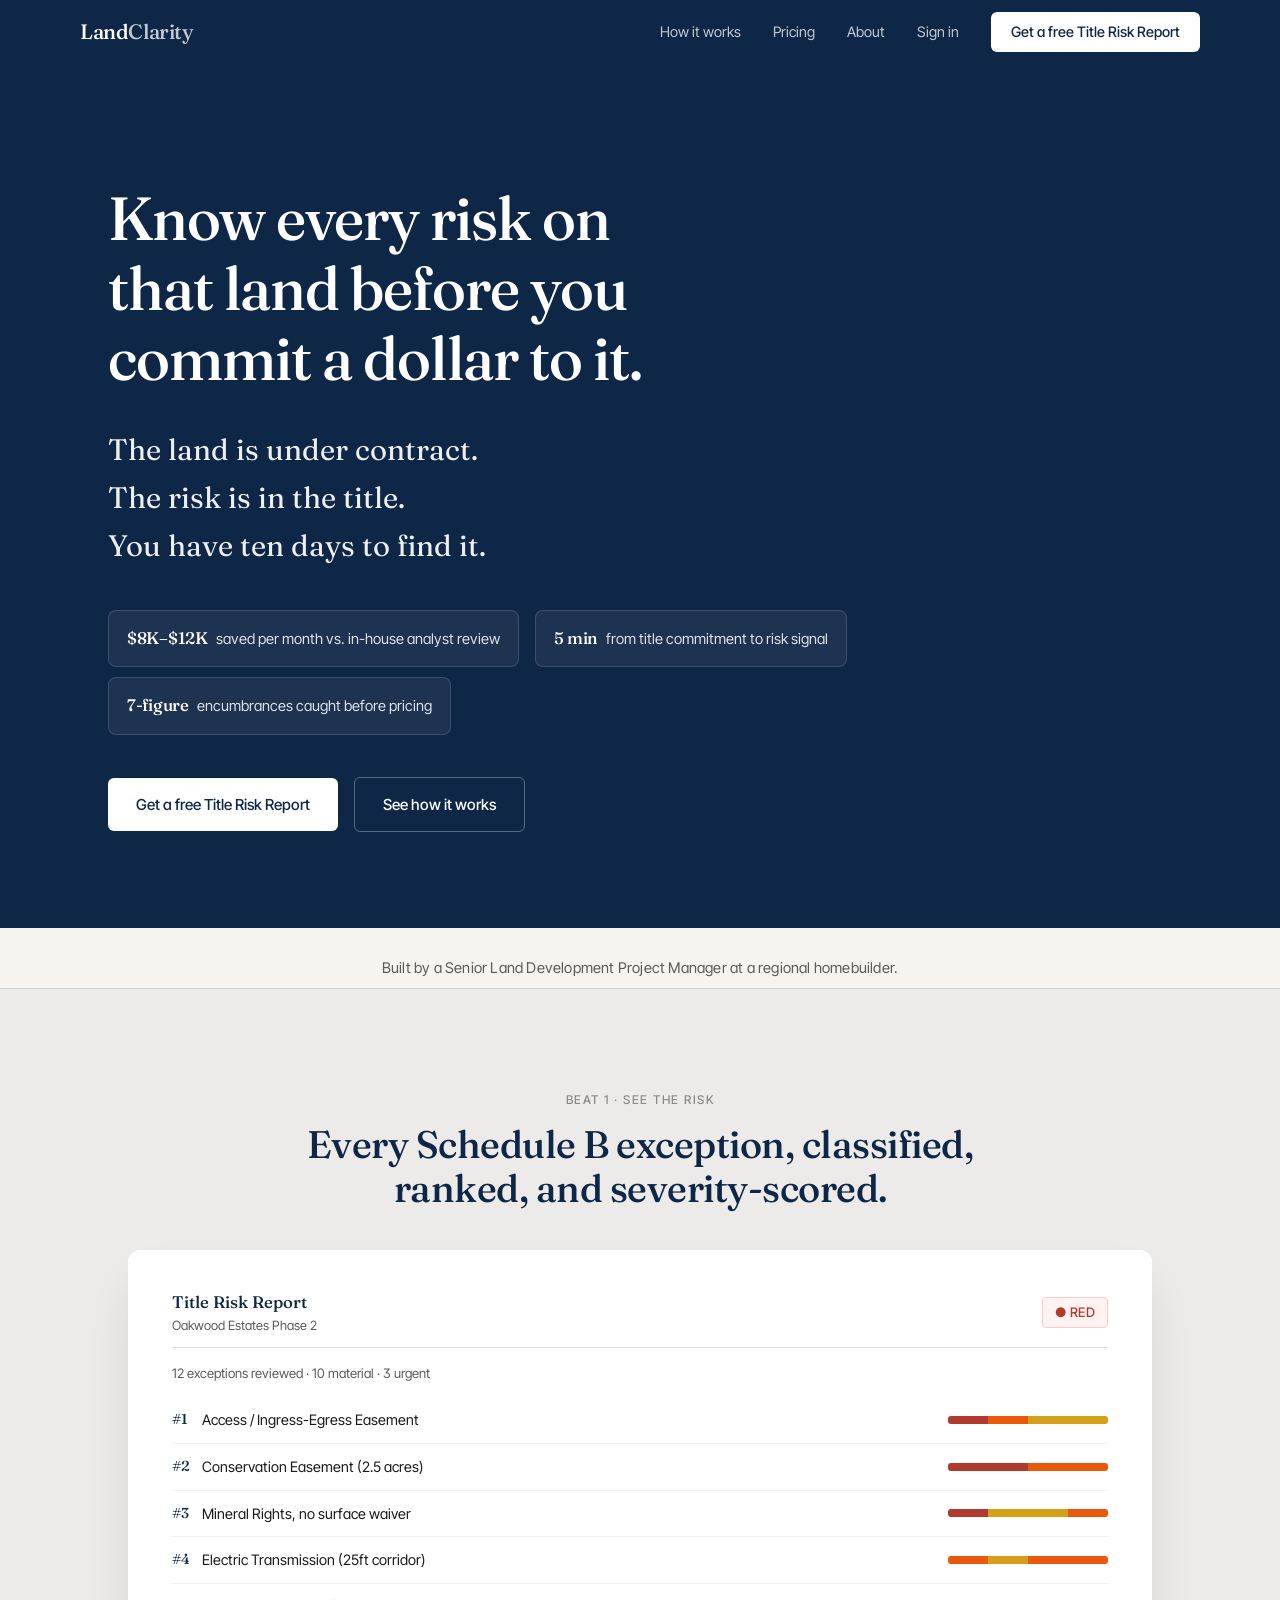
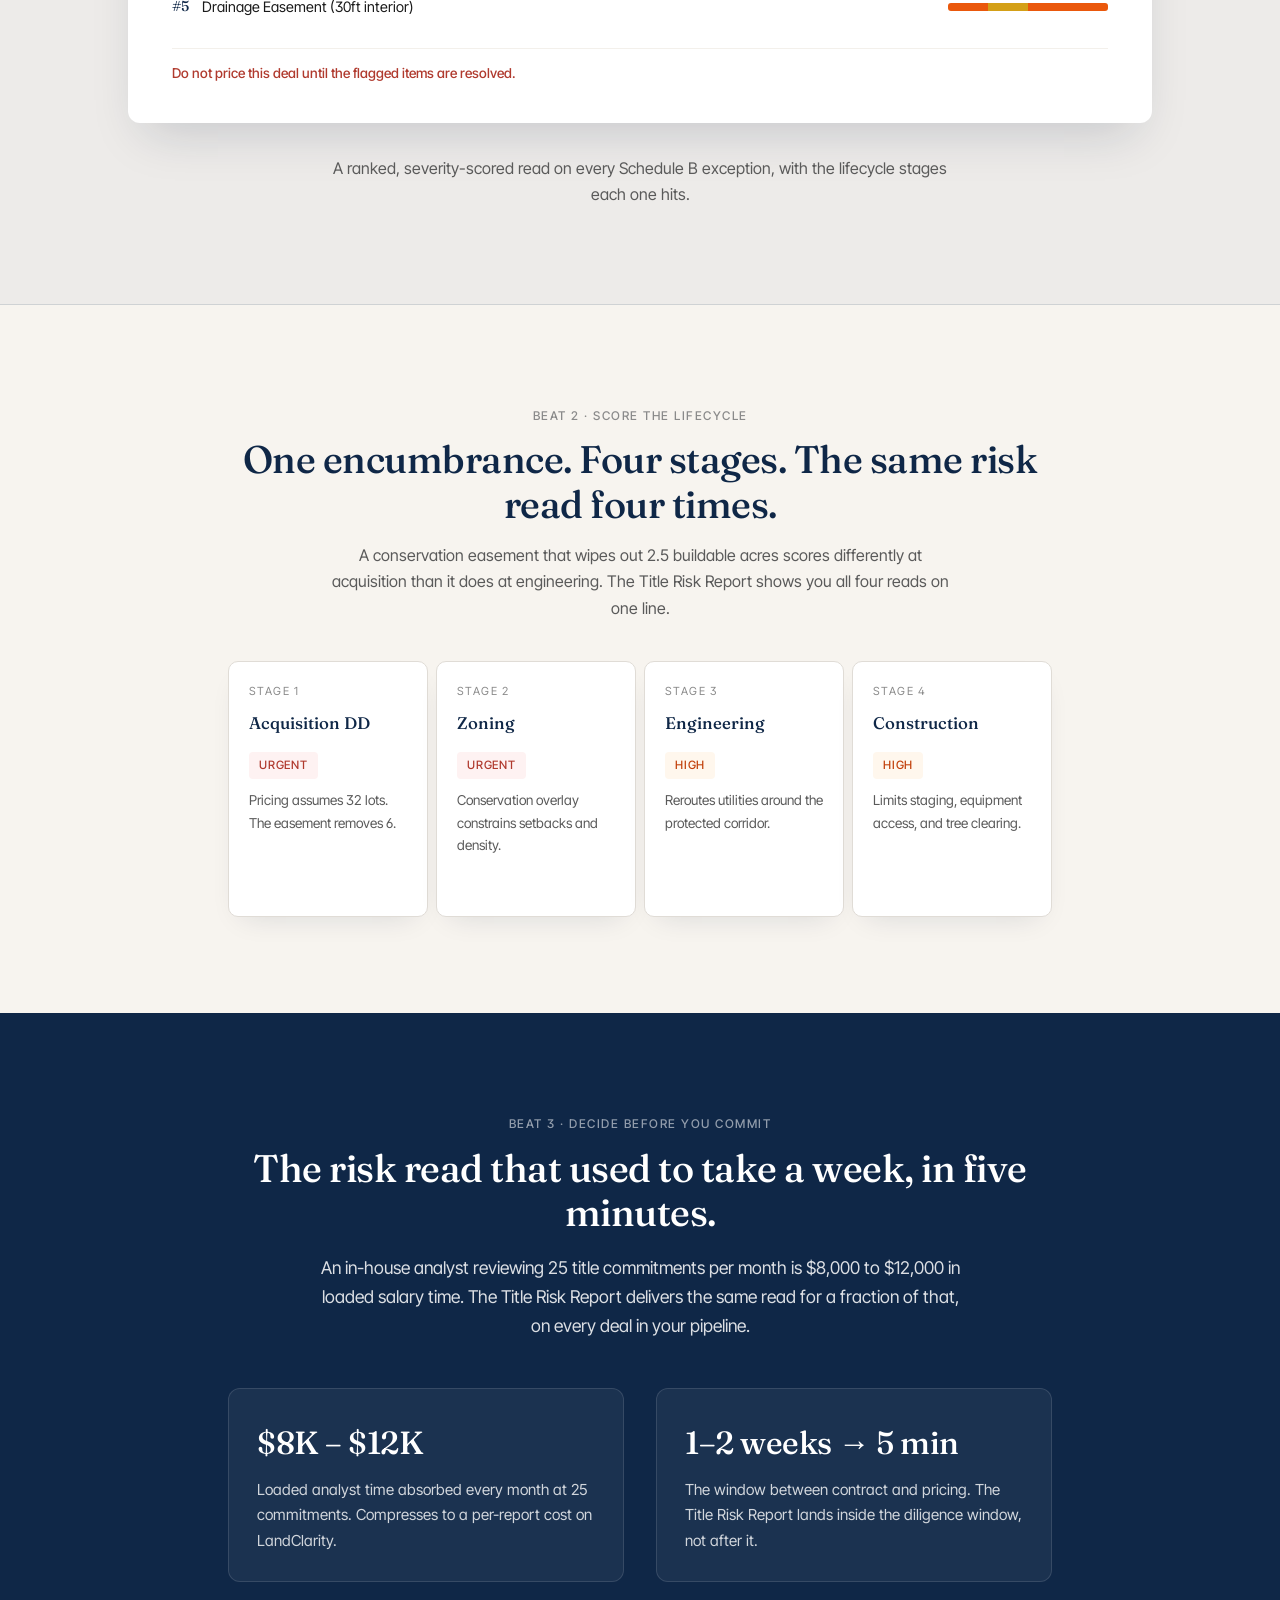
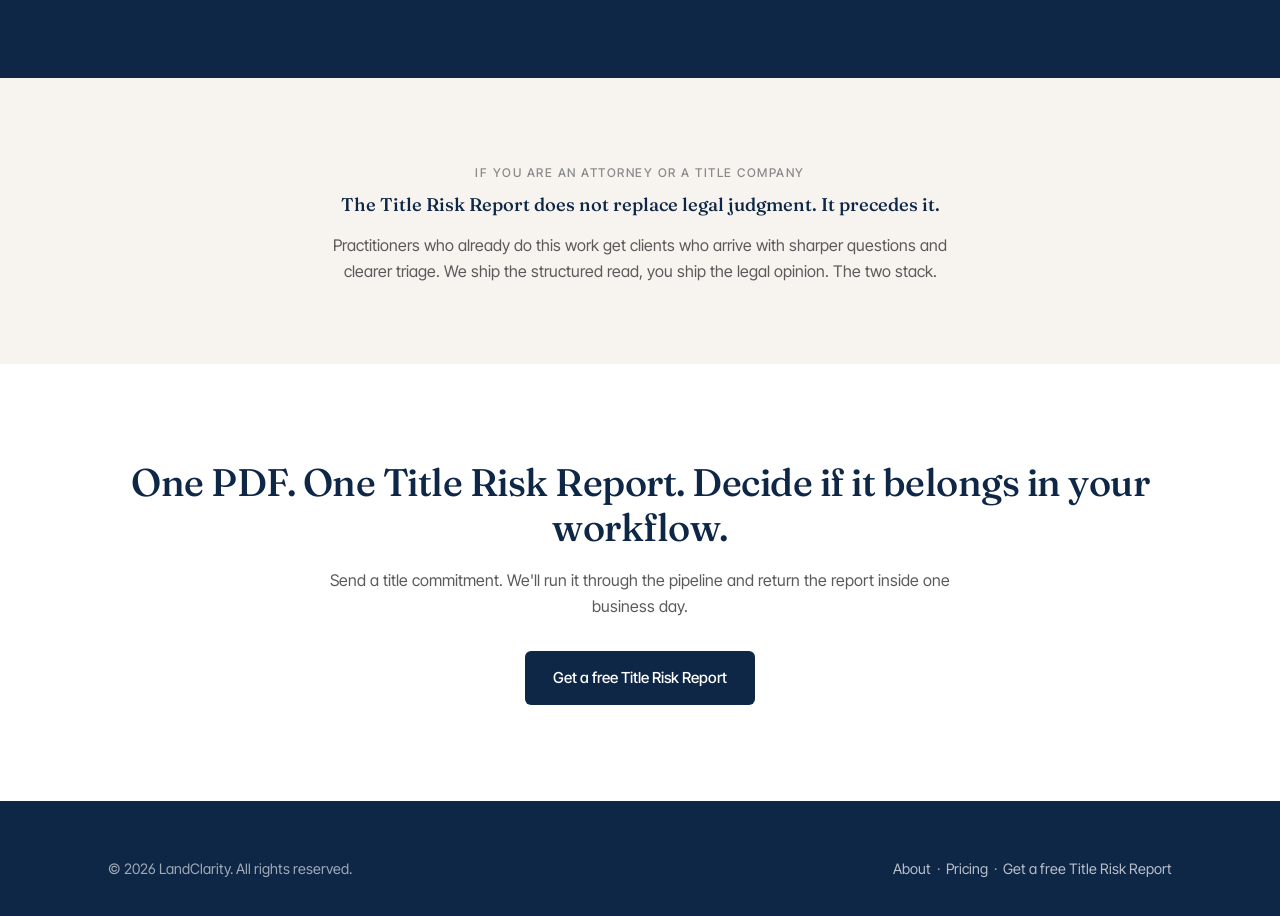
==== commit c9175ce2: "add Sign in link to global nav Routes to https://app.landclarity.ai (Let's Encrypt cert installed on" ====
--- a/index.html
+++ b/index.html
@@ -19,6 +19,7 @@
       <a href="how-it-works.html">How it works</a>
       <a href="pricing.html">Pricing</a>
       <a href="about.html">About</a>
+      <a href="https://app.landclarity.ai" target="_blank" rel="noopener">Sign in</a>
       <a href="demo.html" class="cta-nav">Get a free Title Risk Report</a>
     </div>
   </div>
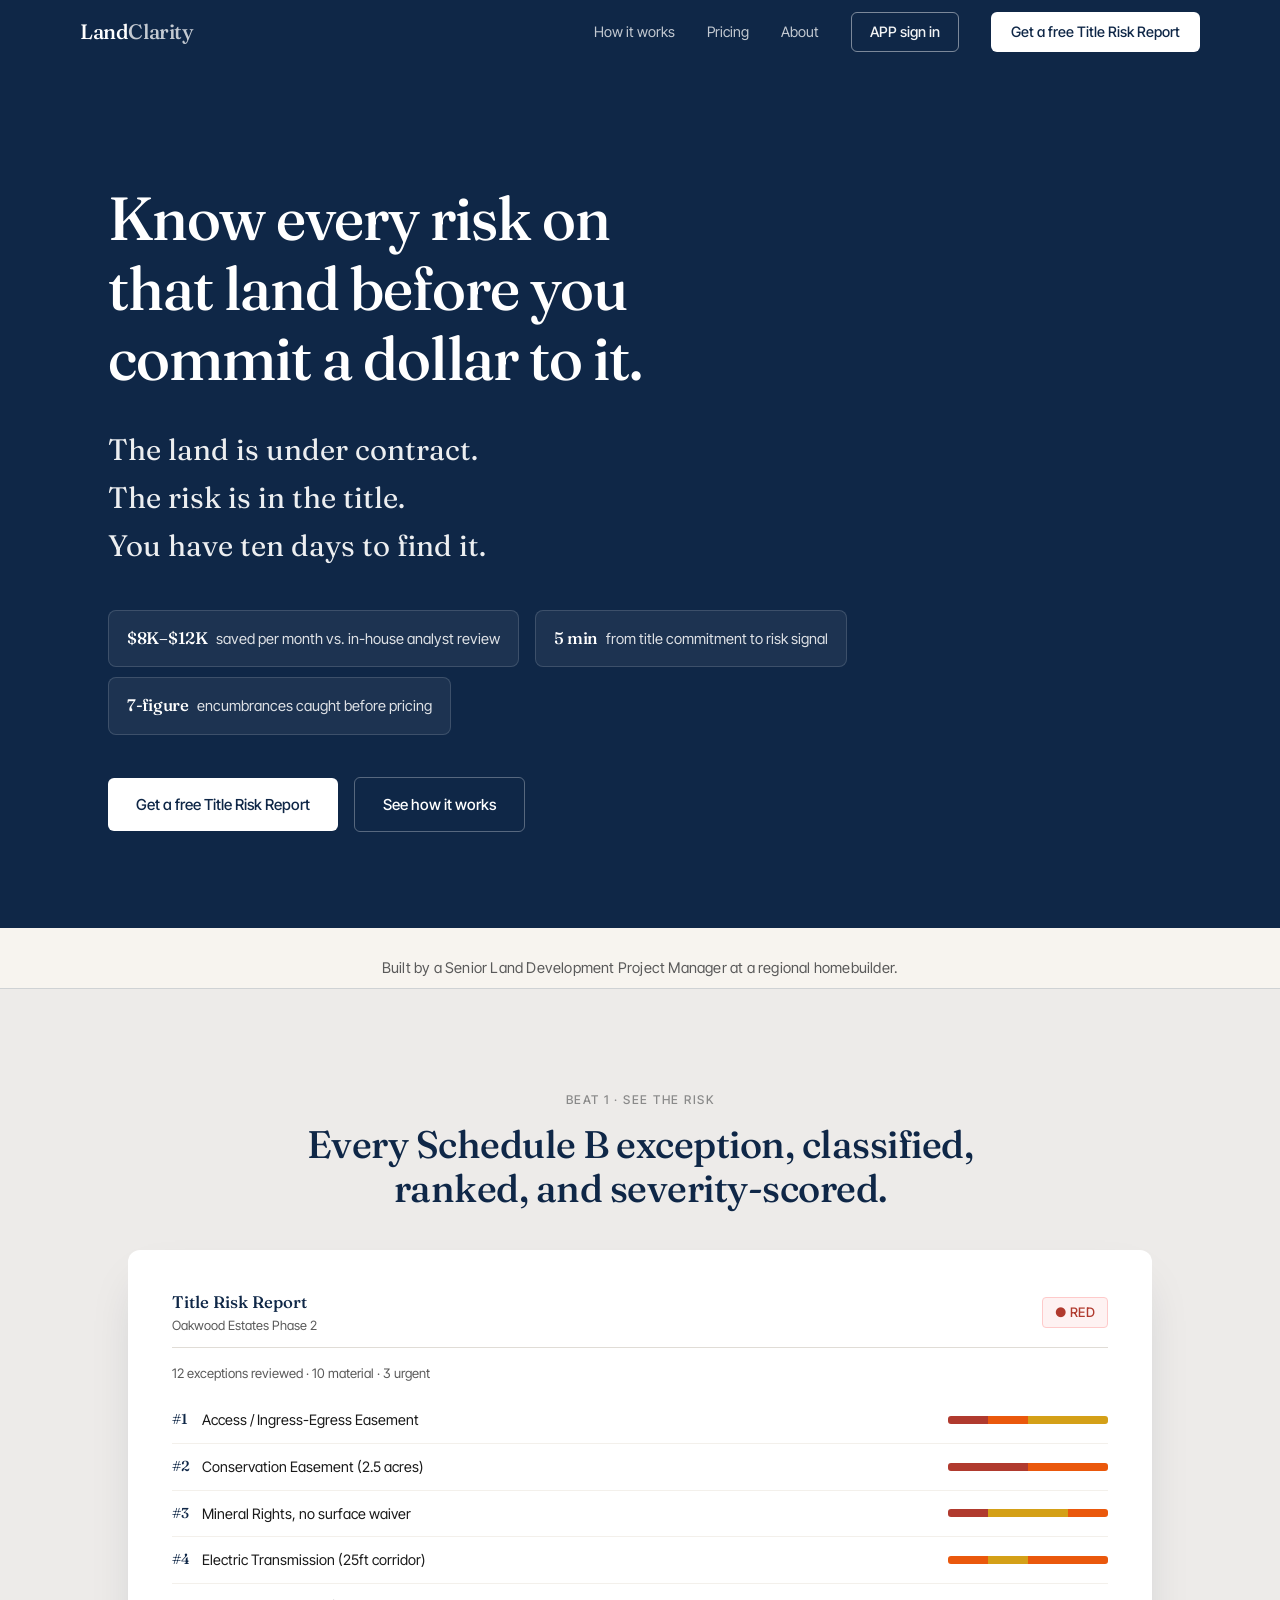
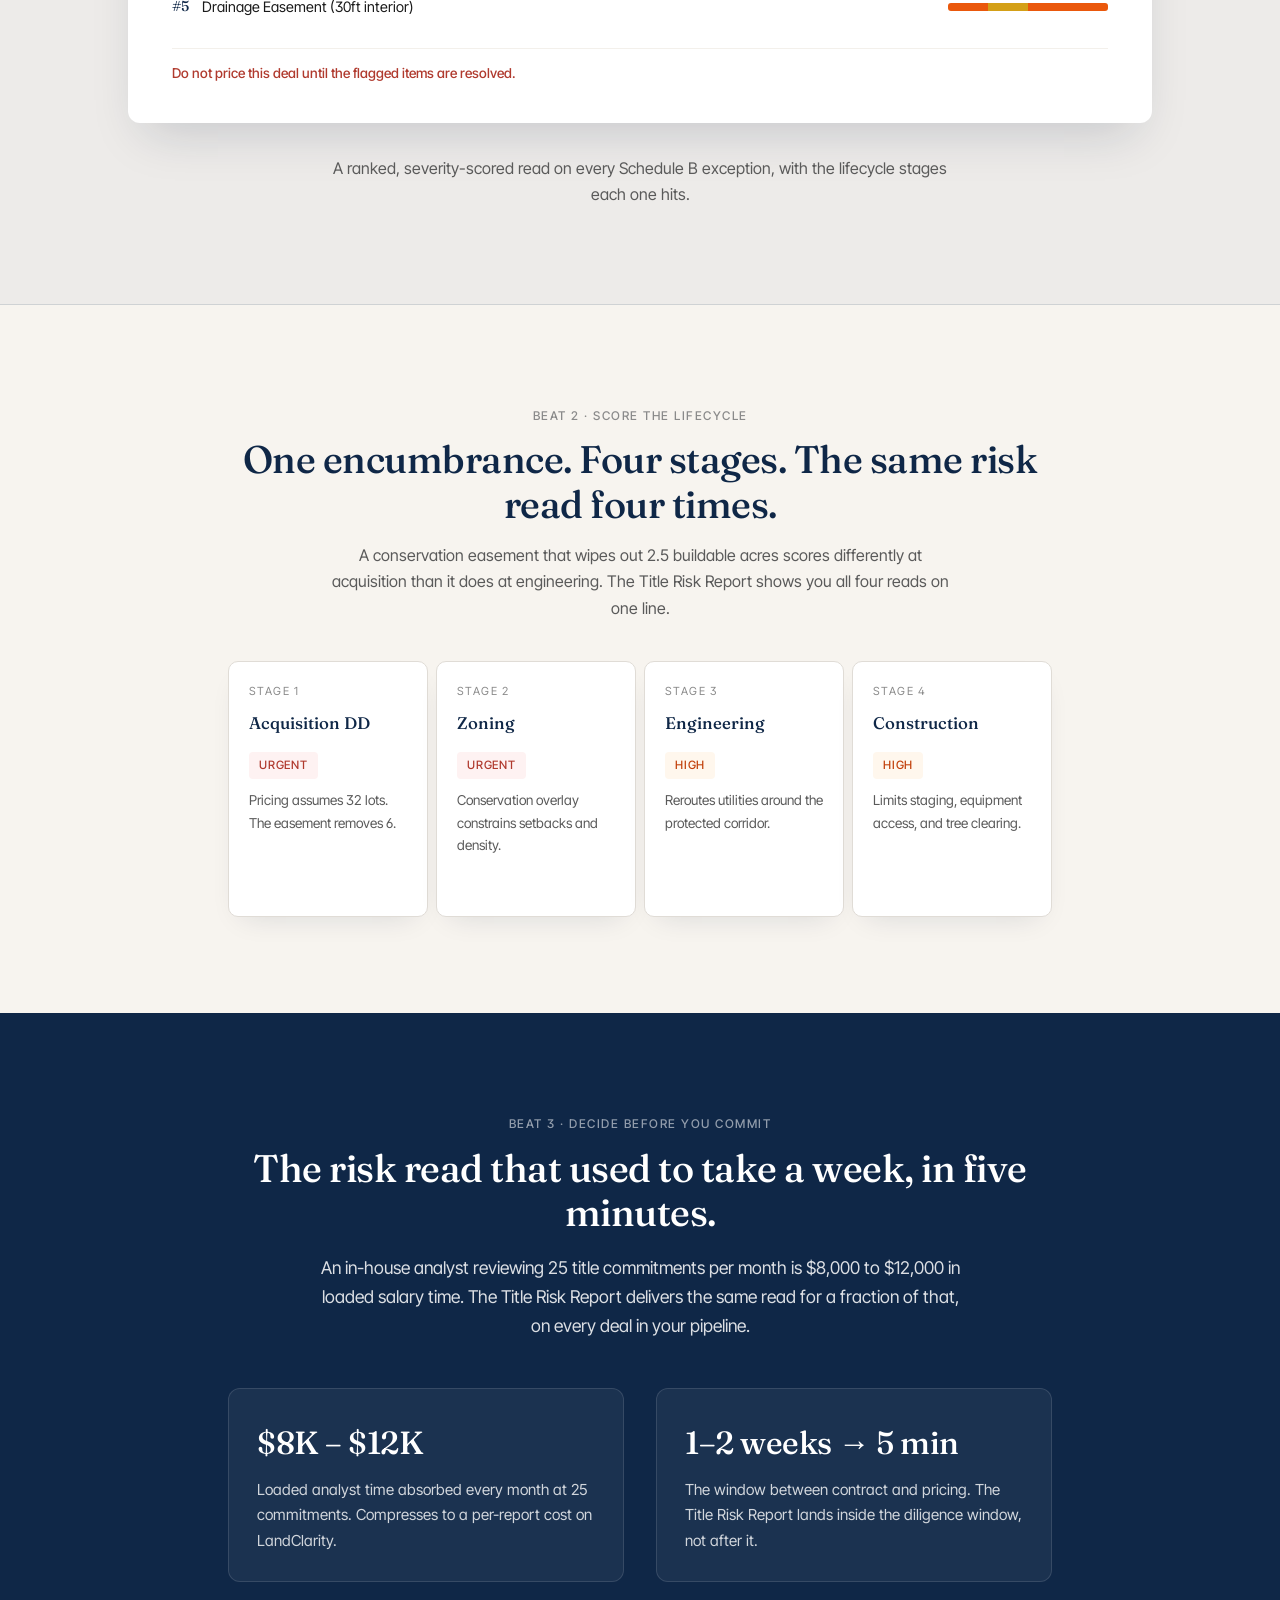
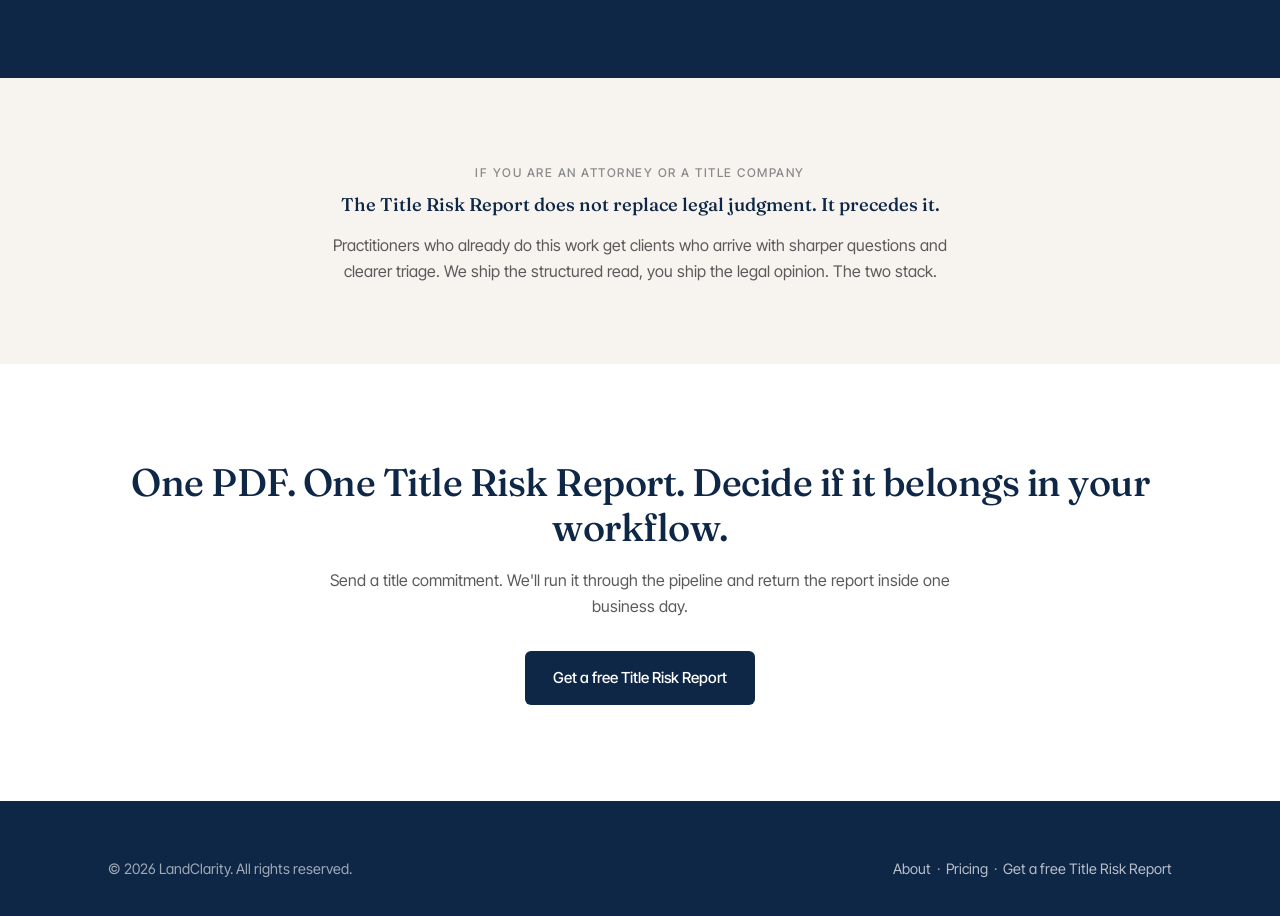
==== commit 19f59dad: "promote nav Sign in to outlined button Outlined-button variant of the nav CTA so the app entry point" ====
--- a/index.html
+++ b/index.html
@@ -19,7 +19,7 @@
       <a href="how-it-works.html">How it works</a>
       <a href="pricing.html">Pricing</a>
       <a href="about.html">About</a>
-      <a href="https://app.landclarity.ai" target="_blank" rel="noopener">Sign in</a>
+      <a href="https://app.landclarity.ai" target="_blank" rel="noopener" class="cta-nav-outline">APP sign in</a>
       <a href="demo.html" class="cta-nav">Get a free Title Risk Report</a>
     </div>
   </div>
--- a/css/style.css
+++ b/css/style.css
@@ -105,6 +105,14 @@
   font-weight: 500;
 }
 .nav-links .cta-nav:hover { background: var(--cream); }
+.nav-links .cta-nav-outline {
+  border: 1px solid rgba(255,255,255,.45);
+  color: rgba(255,255,255,.95);
+  padding: 7px 18px;
+  border-radius: 6px;
+  font-weight: 500;
+}
+.nav-links .cta-nav-outline:hover { border-color: #fff; color: #fff; }
 
 /* Hero */
 .hero {
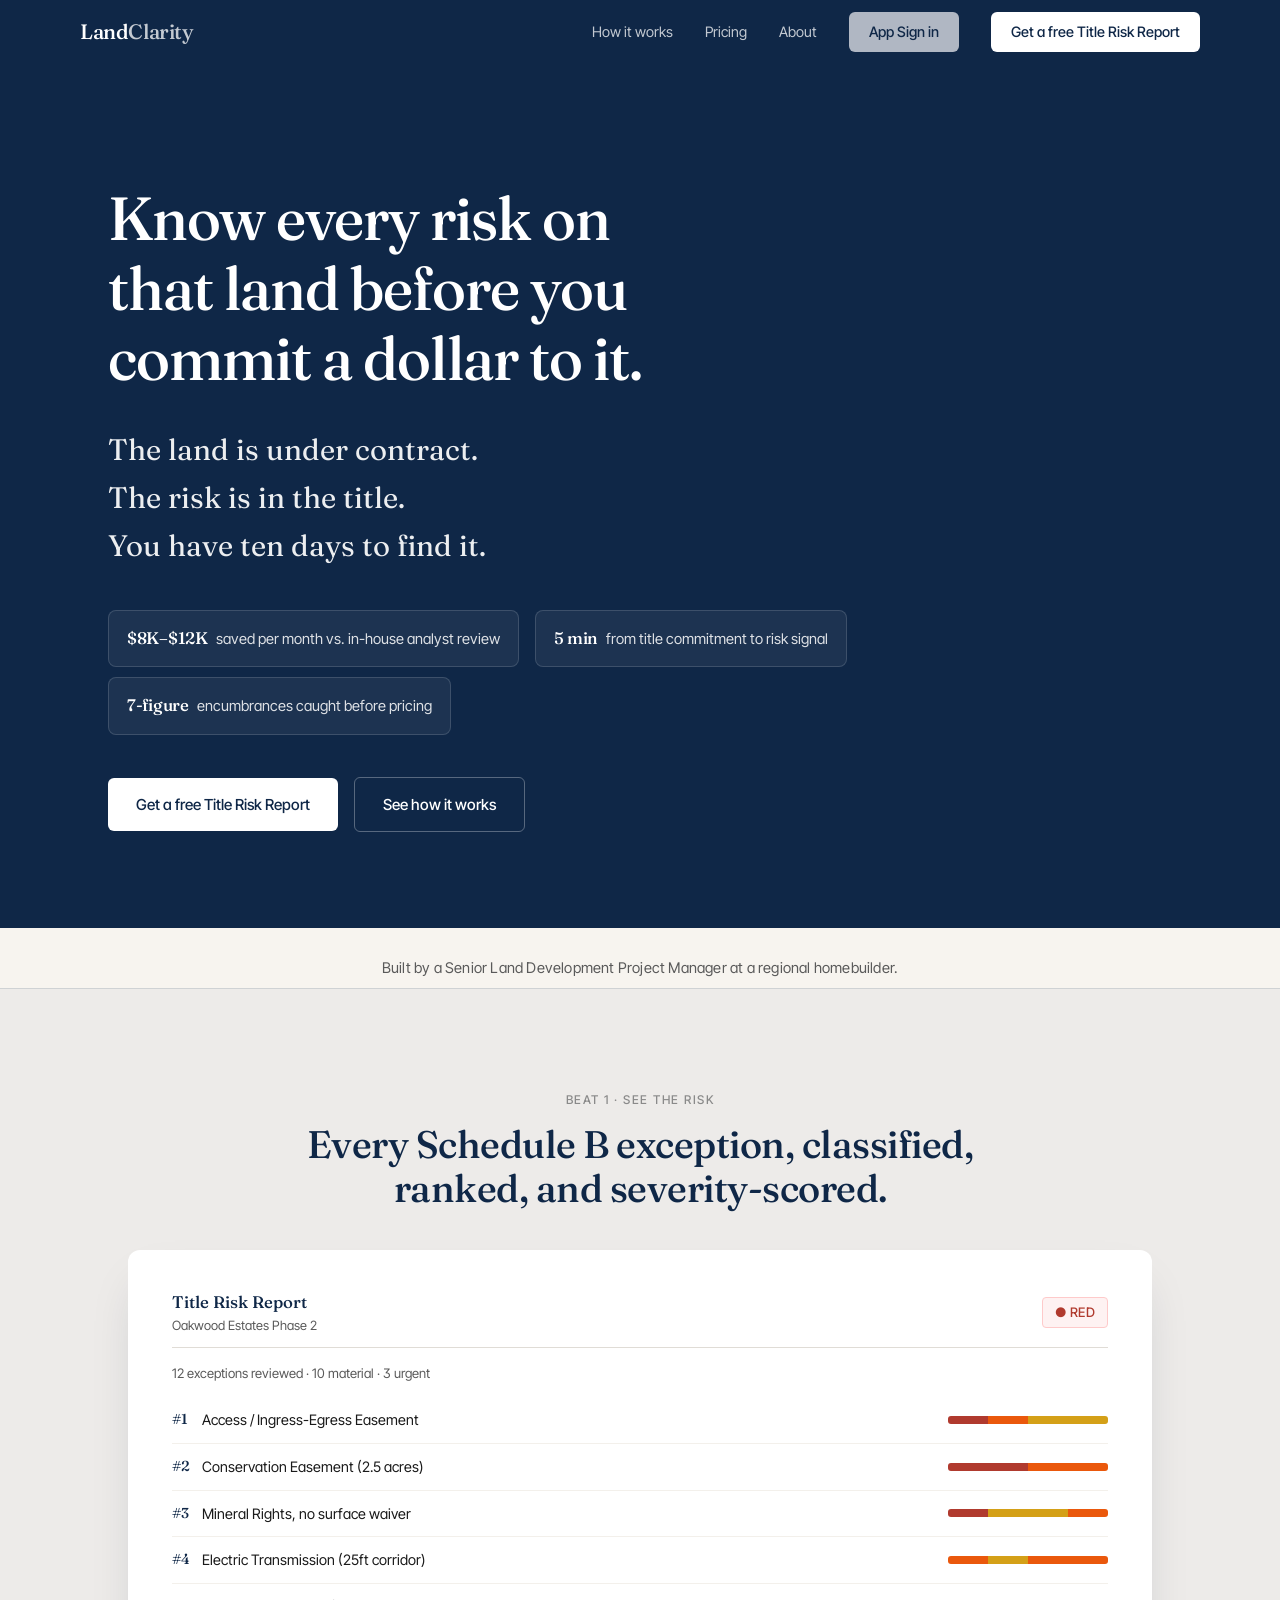
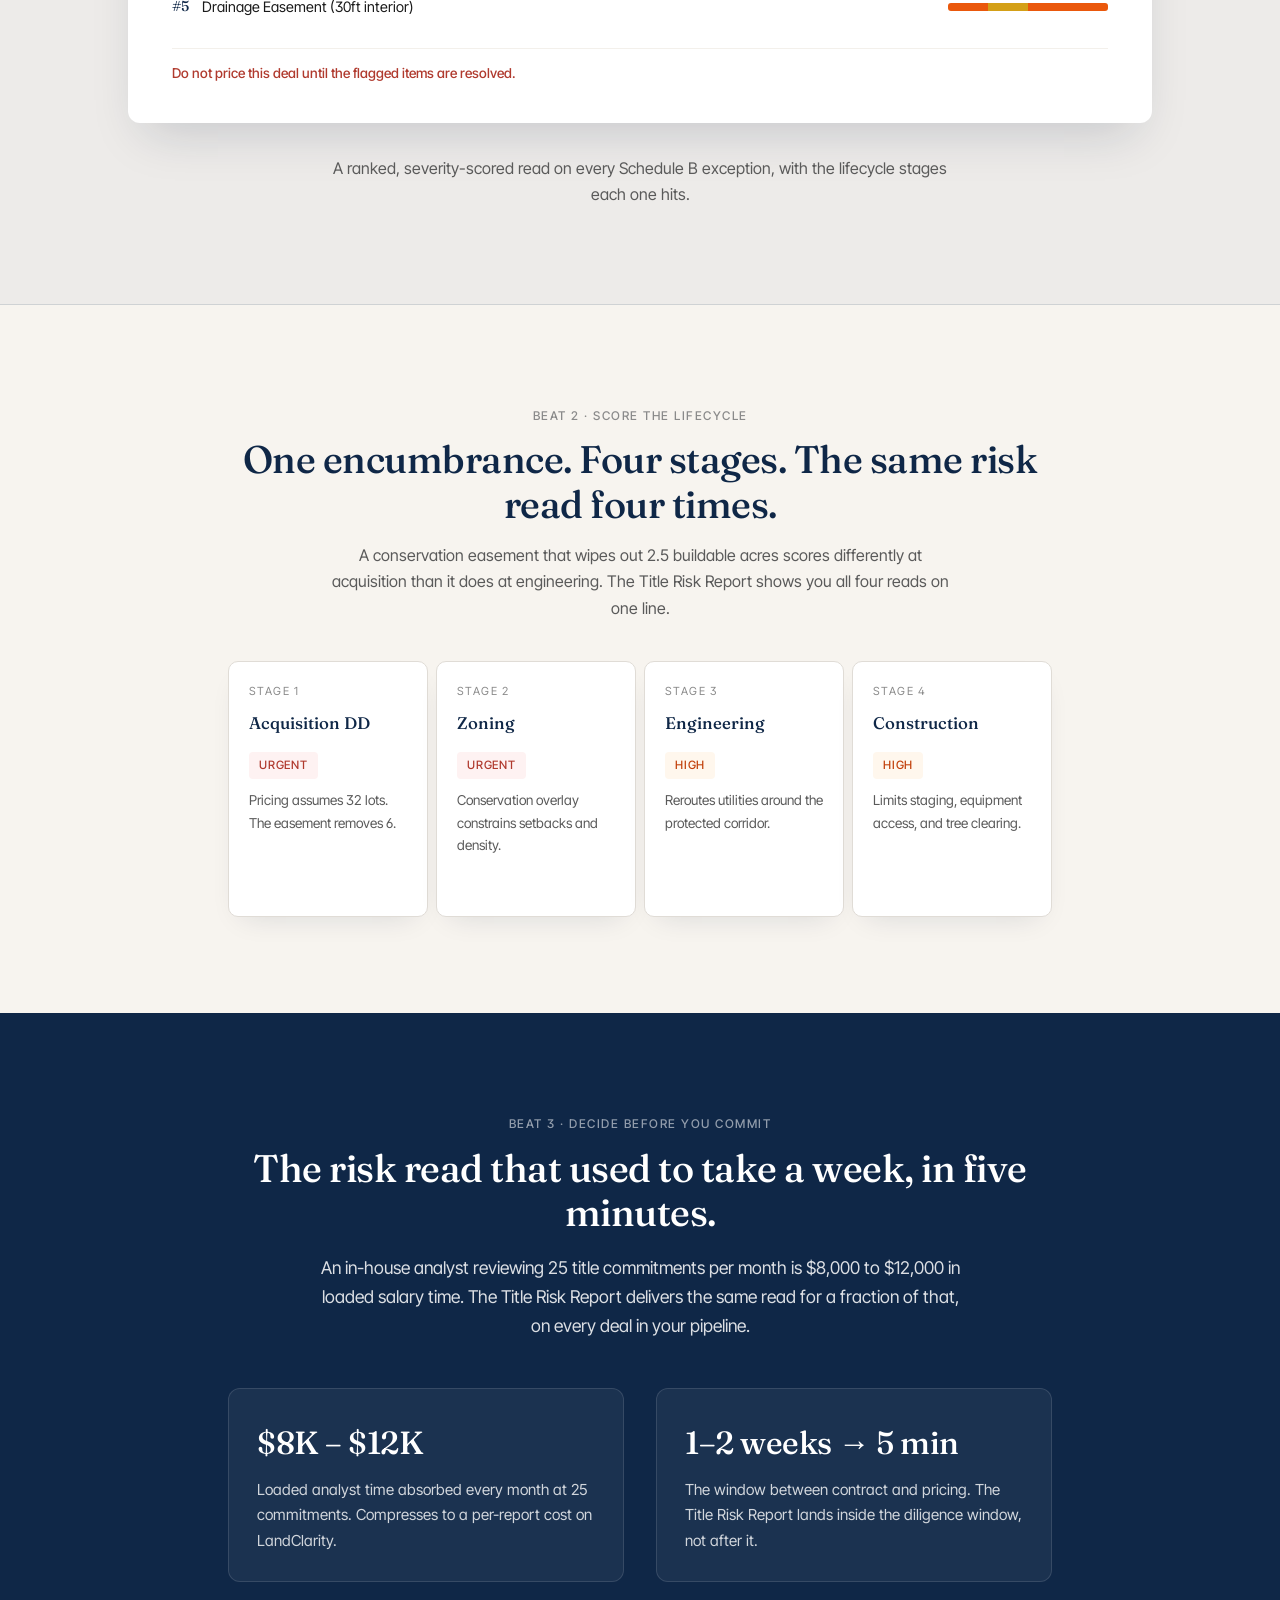
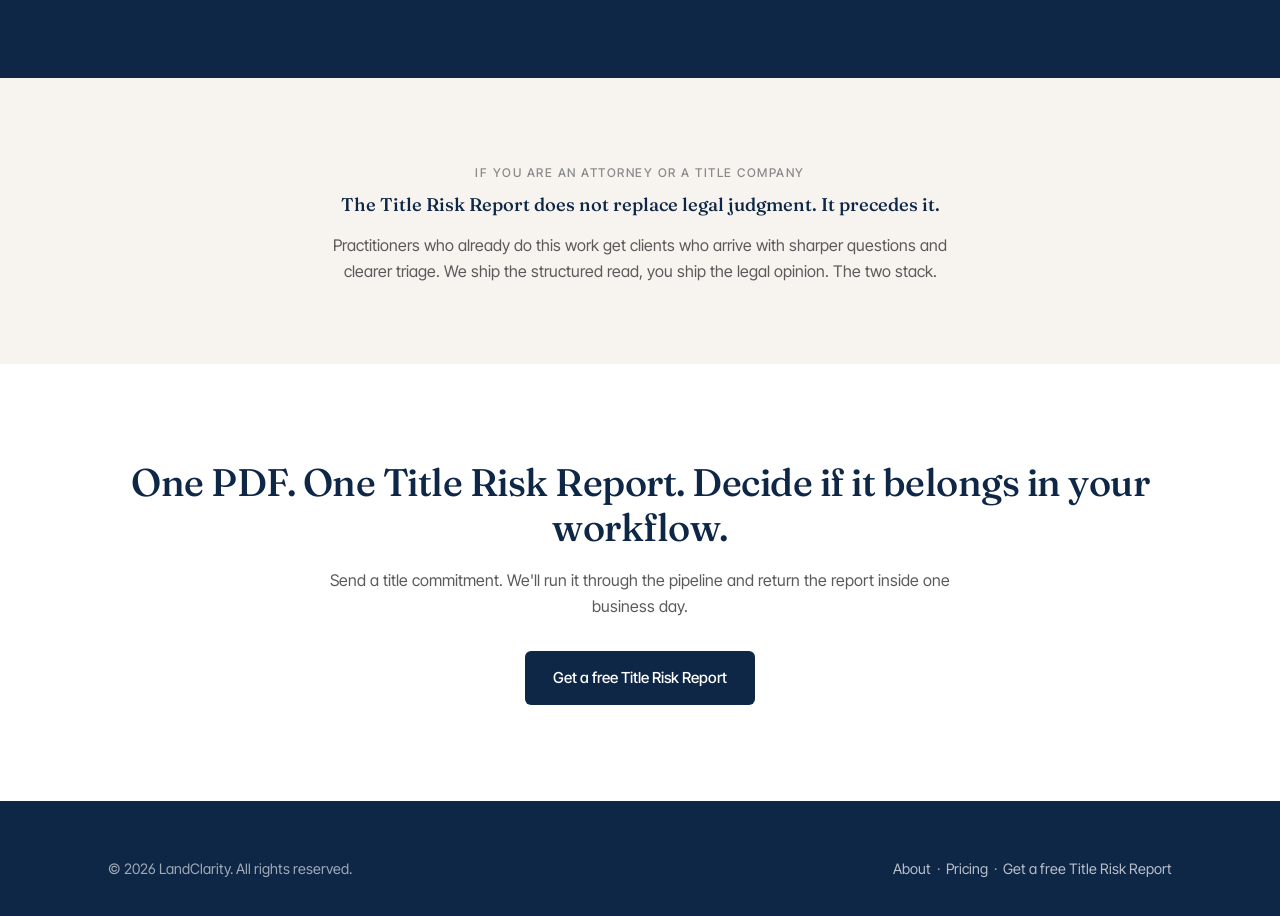
==== commit 727fdaa5: "restyle nav app link as gray fill, "App Sign in" Co-Authored-By: Claude Opus 4.7 (1M context) <norep" ====
--- a/index.html
+++ b/index.html
@@ -19,7 +19,7 @@
       <a href="how-it-works.html">How it works</a>
       <a href="pricing.html">Pricing</a>
       <a href="about.html">About</a>
-      <a href="https://app.landclarity.ai" target="_blank" rel="noopener" class="cta-nav-outline">APP sign in</a>
+      <a href="https://app.landclarity.ai" target="_blank" rel="noopener" class="cta-nav-outline">App Sign in</a>
       <a href="demo.html" class="cta-nav">Get a free Title Risk Report</a>
     </div>
   </div>
--- a/css/style.css
+++ b/css/style.css
@@ -106,13 +106,13 @@
 }
 .nav-links .cta-nav:hover { background: var(--cream); }
 .nav-links .cta-nav-outline {
-  border: 1px solid rgba(255,255,255,.45);
-  color: rgba(255,255,255,.95);
-  padding: 7px 18px;
+  background: #B0B7C3;
+  color: var(--navy);
+  padding: 8px 20px;
   border-radius: 6px;
   font-weight: 500;
 }
-.nav-links .cta-nav-outline:hover { border-color: #fff; color: #fff; }
+.nav-links .cta-nav-outline:hover { background: #C8CDD5; }
 
 /* Hero */
 .hero {
